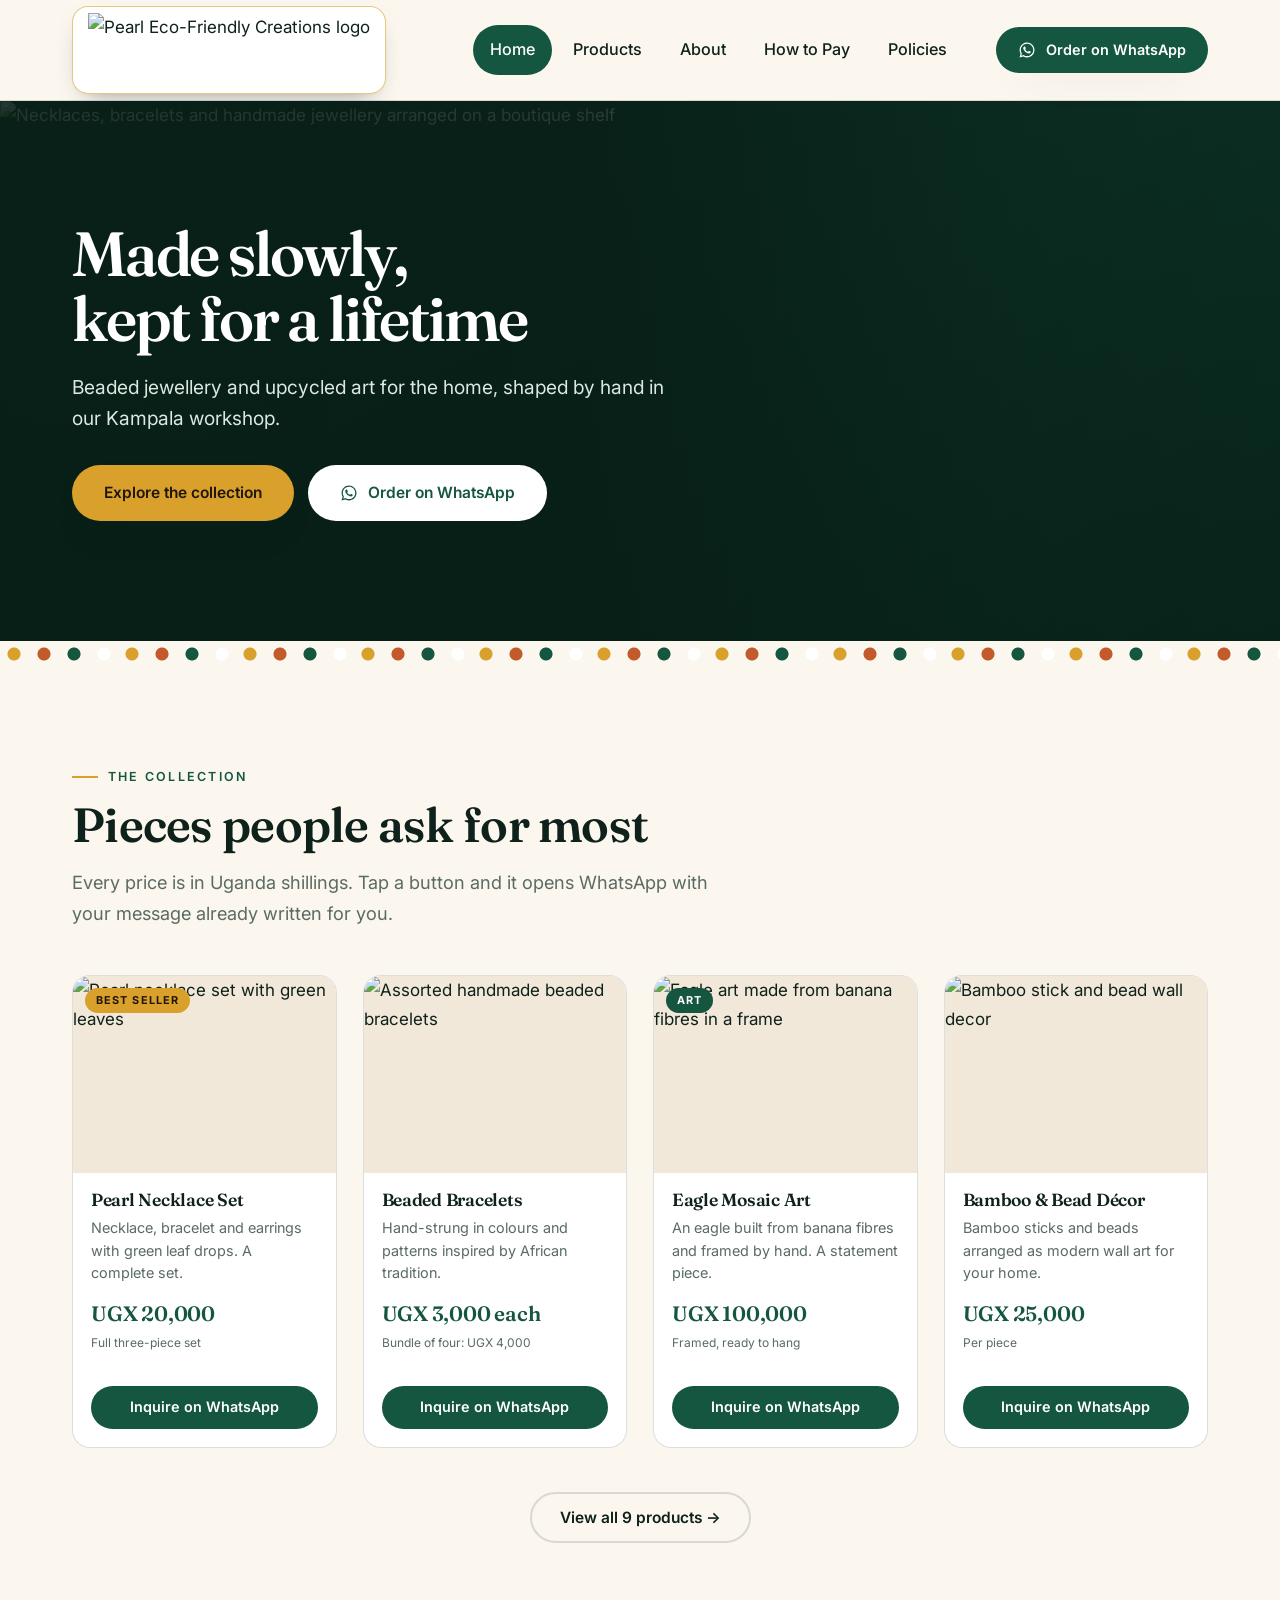
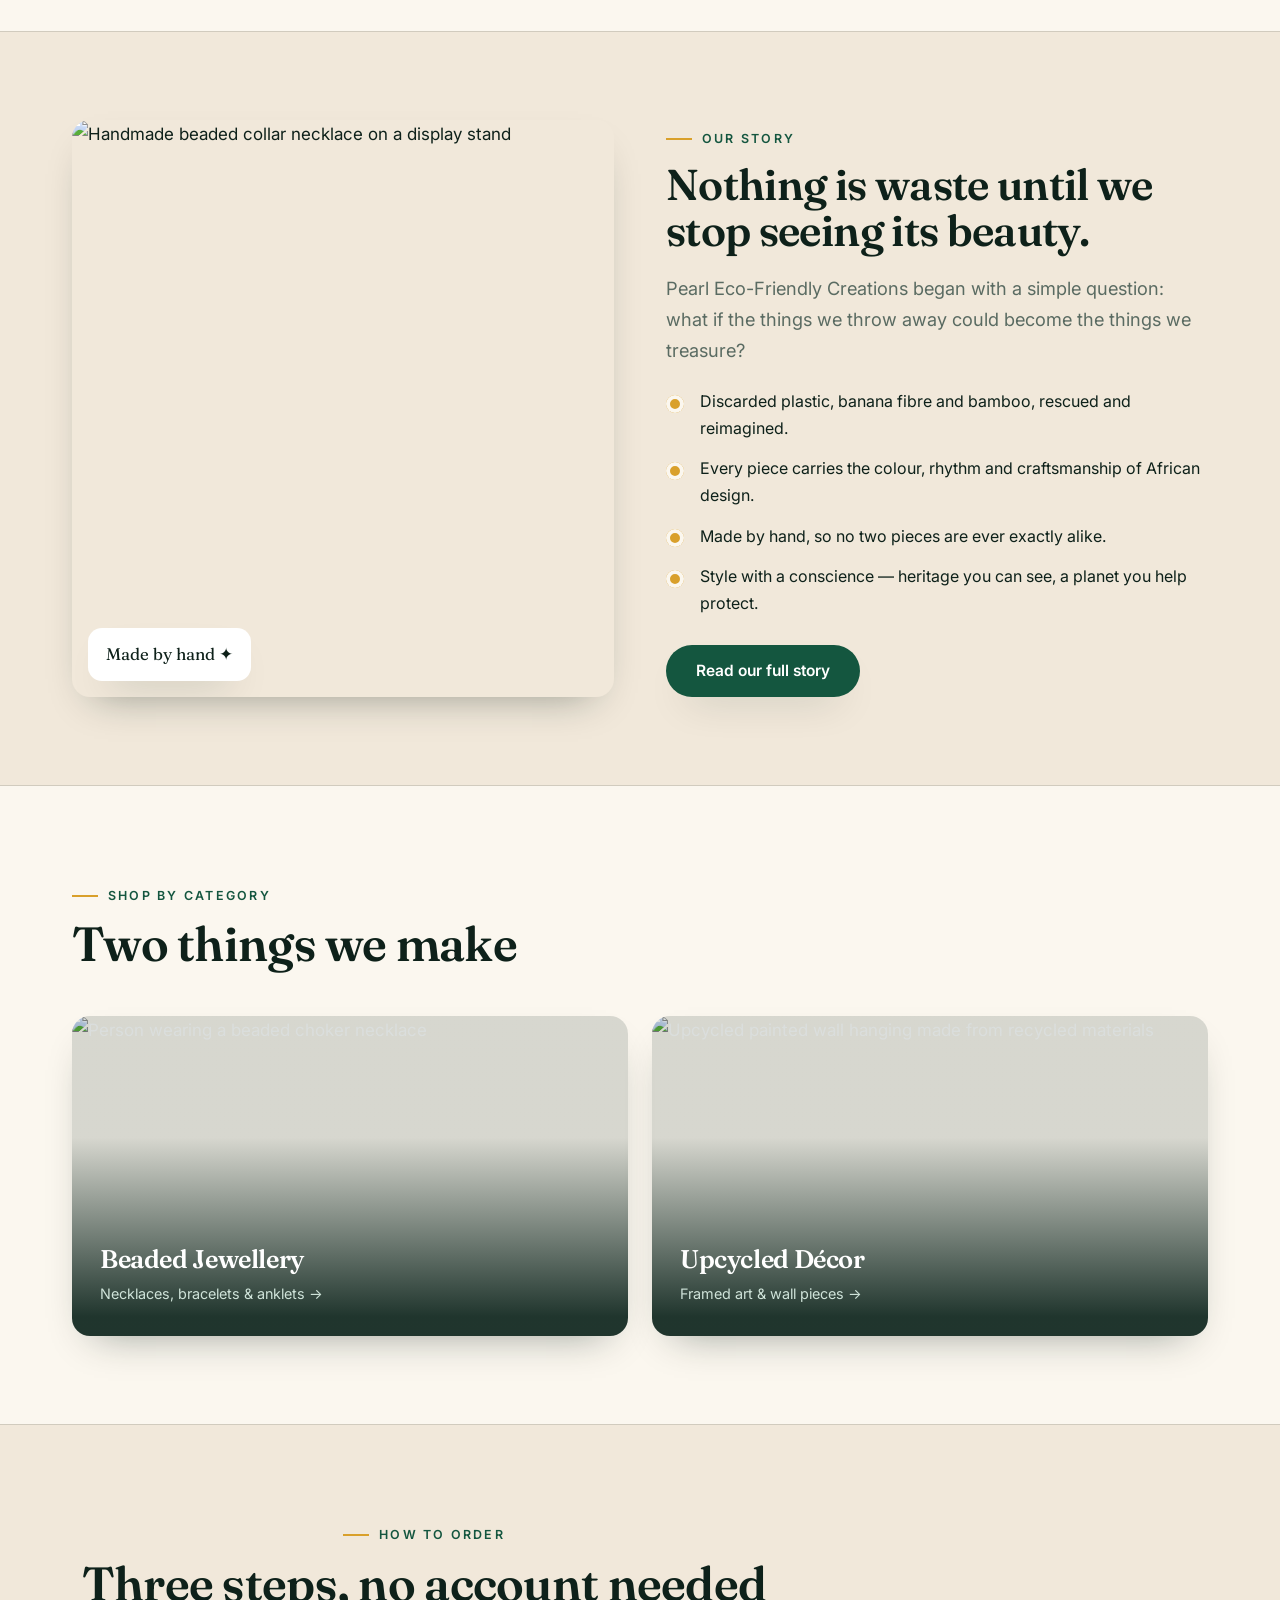
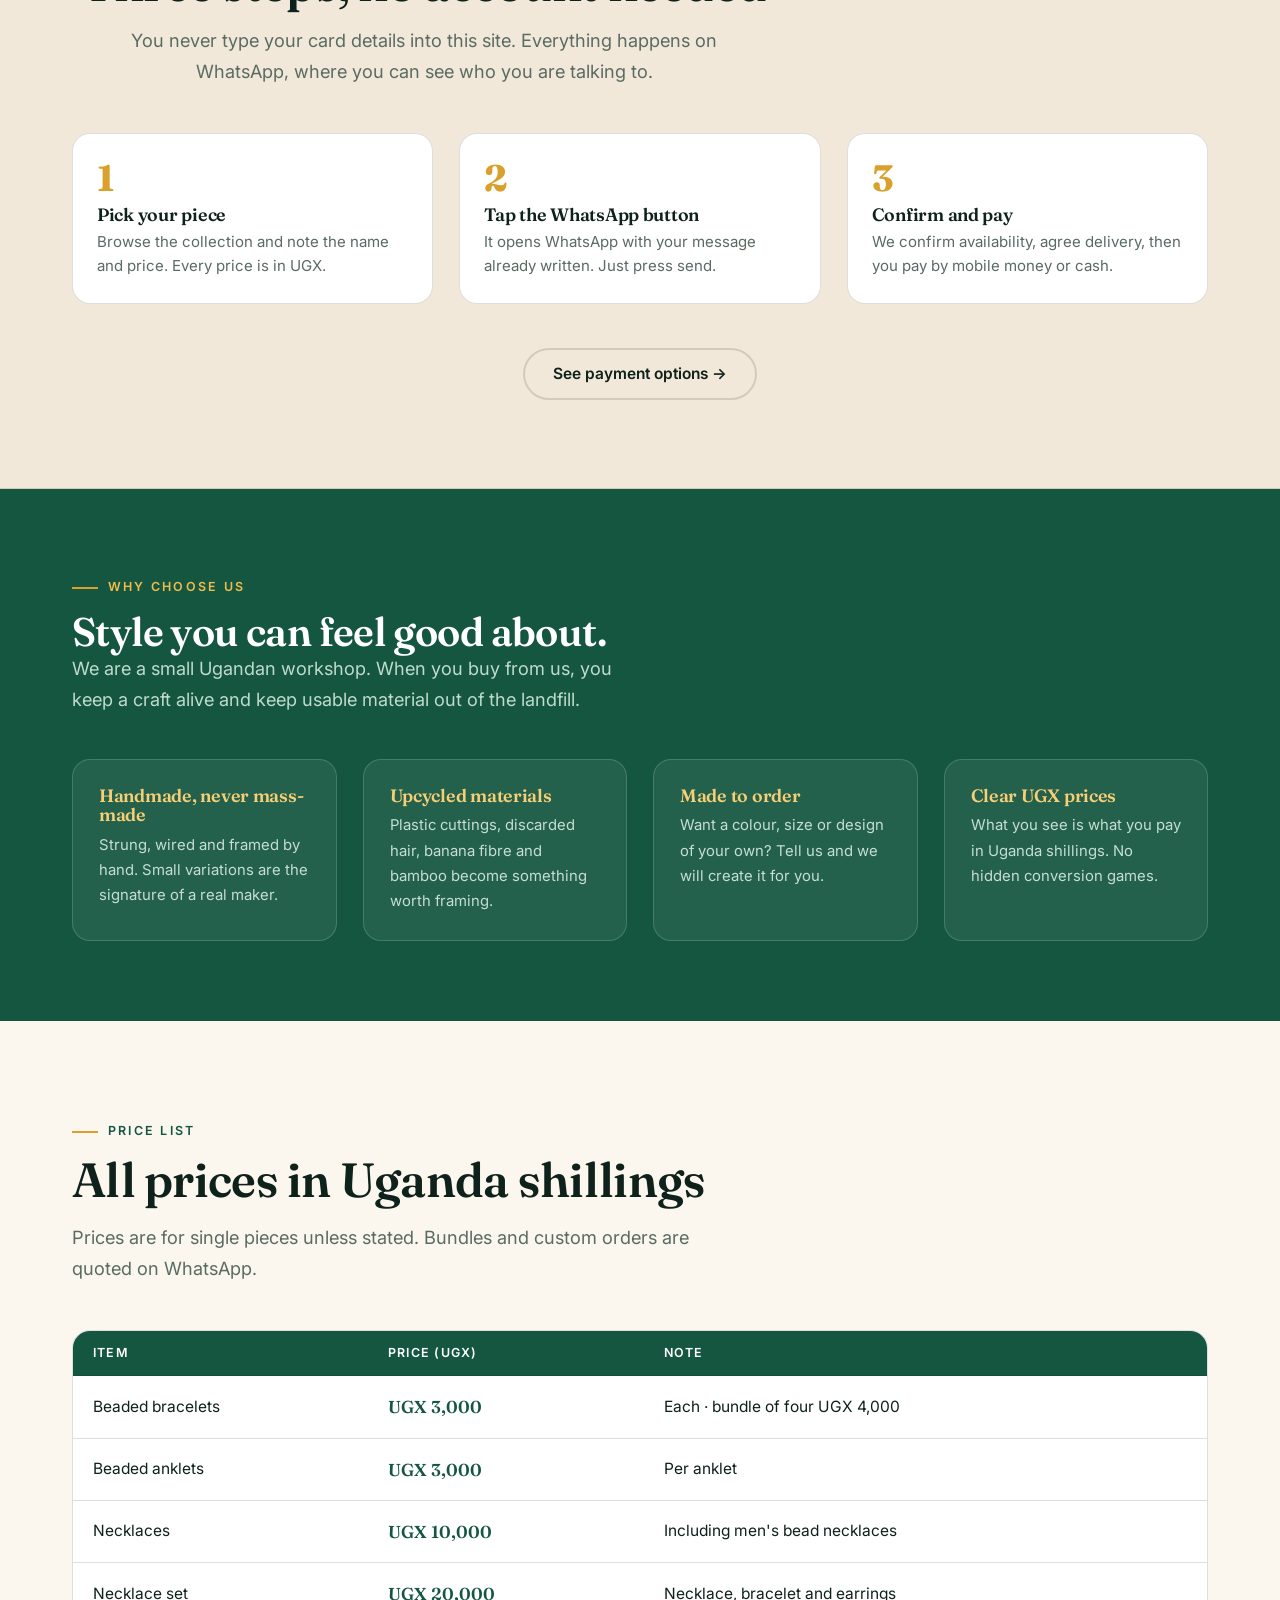
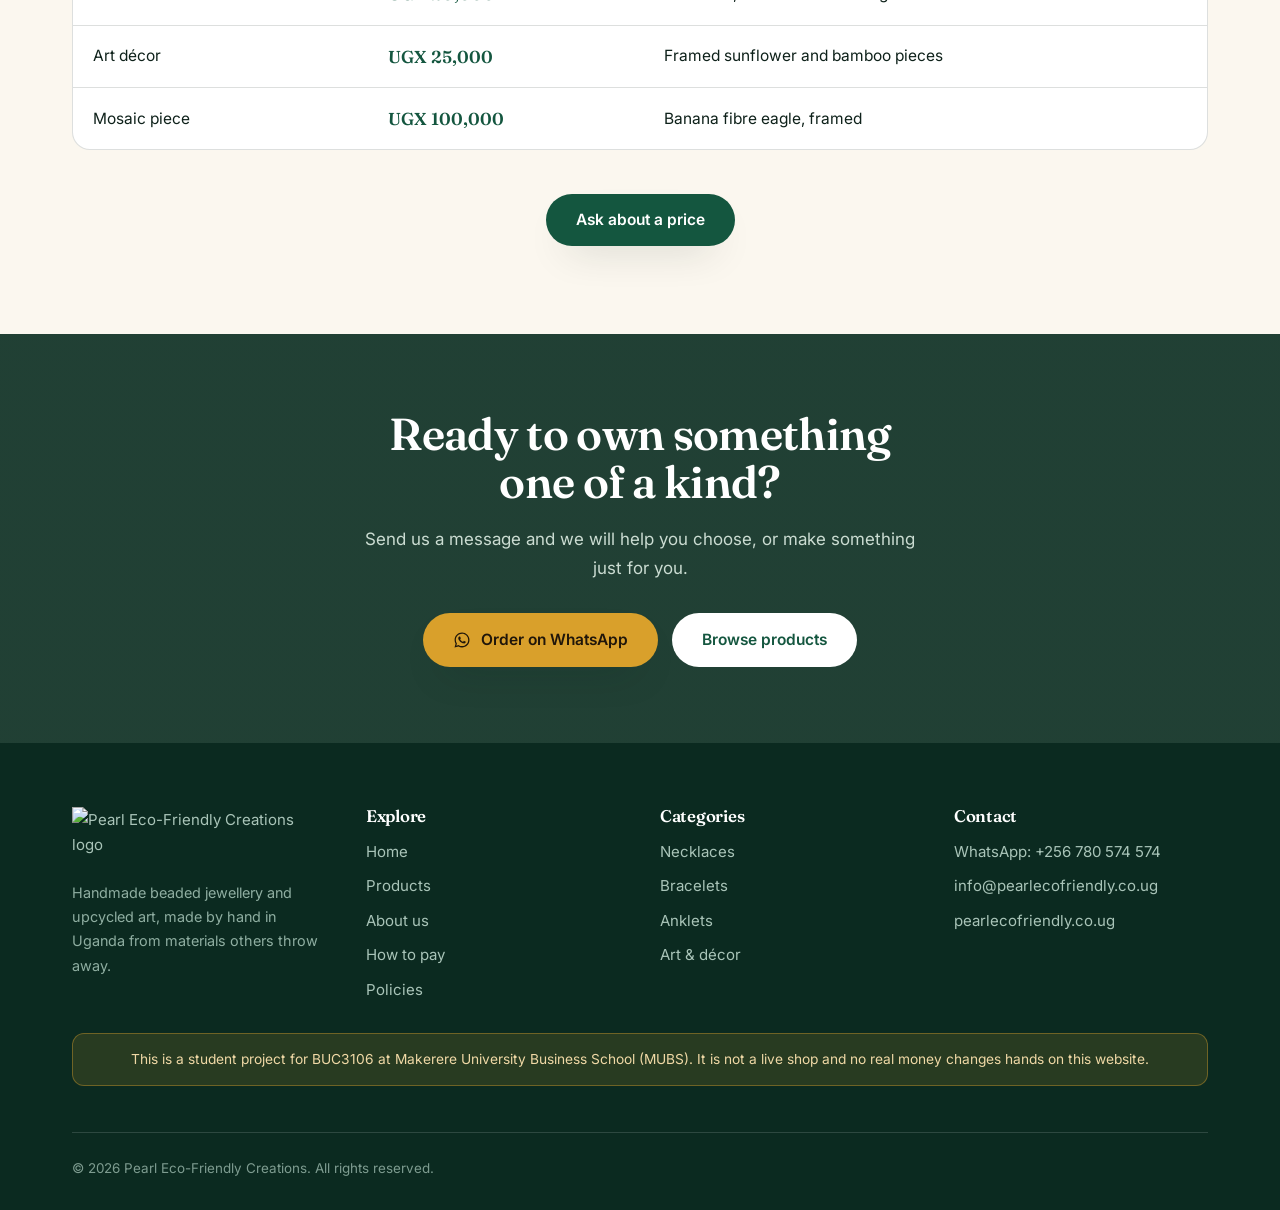
==== index.html @ 5a9fffbf "Add website files" ====
<!DOCTYPE html>
<html lang="en">
<head>
<meta charset="utf-8">
<meta name="viewport" content="width=device-width, initial-scale=1">
<title>Pearl Eco-Friendly Creations | Handmade Beaded Jewellery & Upcycled Art, Uganda</title>
<meta name="description" content="Handmade beaded jewellery and upcycled home art made in Uganda from discarded materials. Bracelets from UGX 3,000, necklaces from UGX 10,000. Order on WhatsApp.">
<link rel="preconnect" href="https://fonts.googleapis.com">
<link rel="preconnect" href="https://fonts.gstatic.com" crossorigin>
<link href="https://fonts.googleapis.com/css2?family=Fraunces:ital,opsz,wght@0,9..144,500;0,9..144,600;1,9..144,500&family=Inter:wght@400;500;600;700&display=swap" rel="stylesheet">
<link rel="stylesheet" href="style.css">
<link rel="icon" href="favicon.ico">
</head>
<body>
<a class="skip" href="#main">Skip to content</a>

<header class="site-head">
  <div class="wrap head-in">
    <a class="brand" href="index.html">
      <img src="images/logo.png" alt="Pearl Eco-Friendly Creations logo">
      <span class="brand-txt">Pearl Eco-Friendly Creations<small>Handmade in Uganda</small></span>
    </a>

    <input type="checkbox" id="nav-toggle" class="nav-toggle" aria-label="Open menu">
    <label class="burger" for="nav-toggle" aria-hidden="true"><span></span></label>

    <nav class="nav" aria-label="Main">
      <a href="index.html" class="active">Home</a>
      <a href="products.html">Products</a>
      <a href="about.html">About</a>
      <a href="pay.html">How to Pay</a>
      <a href="policies.html">Policies</a>
    </nav>

    <a class="btn btn-wa btn-sm head-cta" href="https://wa.me/256780574574?text=Hello%20Pearl%20Eco-Friendly%20Creations%21%20I%20saw%20your%20website%20and%20I%20have%20a%20question.">
      <svg viewBox="0 0 24 24" fill="currentColor" aria-hidden="true"><path d="M12.04 2C6.58 2 2.13 6.45 2.13 11.91c0 1.75.46 3.46 1.32 4.96L2 22l5.25-1.38a9.9 9.9 0 0 0 4.79 1.22h.01c5.46 0 9.91-4.45 9.91-9.91 0-2.65-1.03-5.14-2.9-7.01A9.82 9.82 0 0 0 12.04 2Zm0 18.15c-1.48 0-2.93-.4-4.2-1.15l-.3-.18-3.12.82.83-3.04-.2-.31a8.22 8.22 0 0 1-1.26-4.38c0-4.54 3.7-8.23 8.24-8.23 2.2 0 4.27.86 5.83 2.42a8.18 8.18 0 0 1 2.41 5.82c0 4.54-3.7 8.23-8.23 8.23Zm4.52-6.16c-.25-.12-1.47-.72-1.69-.81-.23-.08-.39-.12-.56.13-.16.24-.64.8-.78.97-.14.16-.29.18-.54.06-.25-.13-1.05-.39-1.99-1.23-.74-.66-1.23-1.47-1.38-1.72-.14-.25-.01-.38.11-.5.11-.11.25-.29.37-.43.13-.15.17-.25.25-.41.08-.17.04-.31-.02-.43-.06-.12-.56-1.34-.76-1.84-.2-.48-.4-.42-.56-.43h-.48c-.16 0-.43.06-.65.31-.22.25-.86.84-.86 2.05s.88 2.38 1 2.54c.12.17 1.73 2.64 4.2 3.7.59.25 1.04.4 1.4.51.59.19 1.12.16 1.55.1.47-.07 1.47-.6 1.67-1.18.21-.58.21-1.07.15-1.18-.06-.11-.22-.17-.47-.29Z"/></svg>
      Order on WhatsApp
    </a>
  </div>
</header>

<main id="main">

<!-- ============ HERO ============ -->
<!-- Full-width shop photograph behind a dark green scrim, one text block. -->
<section class="hero">
  <img class="hero-bg" src="images/hero-bg.jpg"
       alt="Necklaces, bracelets and handmade jewellery arranged on a boutique shelf"
       width="1920" height="1080" loading="eager" fetchpriority="high" decoding="async">
  <div class="hero-overlay" aria-hidden="true"></div>

  <div class="wrap">
    <h1>Made slowly, kept for a lifetime</h1>
    <p class="hero-lede">Beaded jewellery and upcycled art for the home, shaped by hand in our Kampala workshop.</p>

    <div class="hero-cta">
      <a class="btn btn-gold" href="products.html">Explore the collection</a>
      <a class="btn btn-light" href="https://wa.me/256780574574?text=Hello%20Pearl%20Eco-Friendly%20Creations%21%20I%20would%20like%20to%20place%20an%20order.">
        <svg viewBox="0 0 24 24" fill="currentColor" aria-hidden="true"><path d="M12.04 2C6.58 2 2.13 6.45 2.13 11.91c0 1.75.46 3.46 1.32 4.96L2 22l5.25-1.38a9.9 9.9 0 0 0 4.79 1.22h.01c5.46 0 9.91-4.45 9.91-9.91 0-2.65-1.03-5.14-2.9-7.01A9.82 9.82 0 0 0 12.04 2Zm0 18.15c-1.48 0-2.93-.4-4.2-1.15l-.3-.18-3.12.82.83-3.04-.2-.31a8.22 8.22 0 0 1-1.26-4.38c0-4.54 3.7-8.23 8.24-8.23 2.2 0 4.27.86 5.83 2.42a8.18 8.18 0 0 1 2.41 5.82c0 4.54-3.7 8.23-8.23 8.23Zm4.52-6.16c-.25-.12-1.47-.72-1.69-.81-.23-.08-.39-.12-.56.13-.16.24-.64.8-.78.97-.14.16-.29.18-.54.06-.25-.13-1.05-.39-1.99-1.23-.74-.66-1.23-1.47-1.38-1.72-.14-.25-.01-.38.11-.5.11-.11.25-.29.37-.43.13-.15.17-.25.25-.41.08-.17.04-.31-.02-.43-.06-.12-.56-1.34-.76-1.84-.2-.48-.4-.42-.56-.43h-.48c-.16 0-.43.06-.65.31-.22.25-.86.84-.86 2.05s.88 2.38 1 2.54c.12.17 1.73 2.64 4.2 3.7.59.25 1.04.4 1.4.51.59.19 1.12.16 1.55.1.47-.07 1.47-.6 1.67-1.18.21-.58.21-1.07.15-1.18-.06-.11-.22-.17-.47-.29Z"/></svg>
        Order on WhatsApp
      </a>
    </div>
  </div>
</section>

<div class="beads" aria-hidden="true"></div>

<!-- ============ FEATURED PRODUCTS ============ -->
<section class="section" id="featured">
  <div class="wrap">
    <div class="sec-head">
      <p class="eyebrow">The collection</p>
      <h2>Pieces people ask for most</h2>
      <p class="lede">Every price is in Uganda shillings. Tap a button and it opens WhatsApp with your message already written for you.</p>
    </div>

    <div class="grid">

      <article class="card">
        <div class="card-media"><span class="tag">Best seller</span><img src="images/product1.jpg" alt="Pearl necklace set with green leaves"></div>
        <div class="card-body">
          <h3>Pearl Necklace Set</h3>
          <p class="desc">Necklace, bracelet and earrings with green leaf drops. A complete set.</p>
          <p class="price">UGX 20,000<small>Full three-piece set</small></p>
          <a class="btn btn-wa btn-sm" href="https://wa.me/256780574574?text=Hello%20Pearl%20Eco-Friendly%20Creations%21%20I%20would%20like%20to%20ask%20about%20the%20Pearl%20Necklace%20Set%20-%20Green%20Leaves%20%28UGX%2020%2C000%29.%20Is%20it%20available%3F">Inquire on WhatsApp</a>
        </div>
      </article>

      <article class="card">
        <div class="card-media"><img src="images/product3.jpg" alt="Assorted handmade beaded bracelets"></div>
        <div class="card-body">
          <h3>Beaded Bracelets</h3>
          <p class="desc">Hand-strung in colours and patterns inspired by African tradition.</p>
          <p class="price">UGX 3,000 each<small>Bundle of four: UGX 4,000</small></p>
          <a class="btn btn-wa btn-sm" href="https://wa.me/256780574574?text=Hello%20Pearl%20Eco-Friendly%20Creations%21%20I%20would%20like%20to%20ask%20about%20the%20Beaded%20Bracelets%20%28UGX%203%2C000%20each%20%2F%20UGX%204%2C000%20per%20bundle%29.%20Is%20it%20available%3F">Inquire on WhatsApp</a>
        </div>
      </article>

      <article class="card">
        <div class="card-media"><span class="tag green">Art</span><img src="images/product6.jpg" alt="Eagle art made from banana fibres in a frame"></div>
        <div class="card-body">
          <h3>Eagle Mosaic Art</h3>
          <p class="desc">An eagle built from banana fibres and framed by hand. A statement piece.</p>
          <p class="price">UGX 100,000<small>Framed, ready to hang</small></p>
          <a class="btn btn-wa btn-sm" href="https://wa.me/256780574574?text=Hello%20Pearl%20Eco-Friendly%20Creations%21%20I%20would%20like%20to%20ask%20about%20the%20Eagle%20Art%2C%20Banana%20Fibre%20Mosaic%20%28UGX%20100%2C000%29.%20Is%20it%20available%3F">Inquire on WhatsApp</a>
        </div>
      </article>

      <article class="card">
        <div class="card-media"><img src="images/product9.jpg" alt="Bamboo stick and bead wall decor"></div>
        <div class="card-body">
          <h3>Bamboo &amp; Bead Décor</h3>
          <p class="desc">Bamboo sticks and beads arranged as modern wall art for your home.</p>
          <p class="price">UGX 25,000<small>Per piece</small></p>
          <a class="btn btn-wa btn-sm" href="https://wa.me/256780574574?text=Hello%20Pearl%20Eco-Friendly%20Creations%21%20I%20would%20like%20to%20ask%20about%20the%20Bamboo-Stick%20and%20Bead%20Decor%20%28UGX%2025%2C000%29.%20Is%20it%20available%3F">Inquire on WhatsApp</a>
        </div>
      </article>

    </div>

    <div class="center-btn"><a class="btn btn-ghost" href="products.html">View all 9 products &rarr;</a></div>
  </div>
</section>

<!-- ============ STORY ============ -->
<section class="section tint">
  <div class="wrap split">
    <div class="split-media">
      <img src="images/story.jpg" alt="Handmade beaded collar necklace on a display stand">
      <span class="badge">Made by hand ✦</span>
    </div>
    <div>
      <p class="eyebrow">Our story</p>
      <h2>Nothing is waste until we stop seeing its beauty.</h2>
      <p class="lede">Pearl Eco-Friendly Creations began with a simple question: what if the things we throw away could become the things we treasure?</p>
      <ul class="tick">
        <li>Discarded plastic, banana fibre and bamboo, rescued and reimagined.</li>
        <li>Every piece carries the colour, rhythm and craftsmanship of African design.</li>
        <li>Made by hand, so no two pieces are ever exactly alike.</li>
        <li>Style with a conscience — heritage you can see, a planet you help protect.</li>
      </ul>
      <a class="btn btn-wa" href="about.html">Read our full story</a>
    </div>
  </div>
</section>

<!-- ============ CATEGORIES ============ -->
<section class="section">
  <div class="wrap">
    <div class="sec-head">
      <p class="eyebrow">Shop by category</p>
      <h2>Two things we make</h2>
    </div>
    <div class="tiles">
      <a class="tile" href="products.html#jewellery">
        <img src="images/lifestyle.jpg" alt="Person wearing a beaded choker necklace">
        <div class="tile-in">
          <h3>Beaded Jewellery</h3>
          <span>Necklaces, bracelets &amp; anklets &rarr;</span>
        </div>
      </a>
      <a class="tile" href="products.html#decor">
        <img src="images/eco.jpg" alt="Upcycled painted wall hanging made from recycled materials">
        <div class="tile-in">
          <h3>Upcycled Décor</h3>
          <span>Framed art &amp; wall pieces &rarr;</span>
        </div>
      </a>
    </div>
  </div>
</section>

<!-- ============ HOW TO ORDER ============ -->
<section class="section tint">
  <div class="wrap">
    <div class="sec-head center">
      <p class="eyebrow">How to order</p>
      <h2>Three steps, no account needed</h2>
      <p class="lede">You never type your card details into this site. Everything happens on WhatsApp, where you can see who you are talking to.</p>
    </div>
    <div class="steps">
      <div class="step">
        <b class="num">1</b>
        <h3>Pick your piece</h3>
        <p>Browse the collection and note the name and price. Every price is in UGX.</p>
      </div>
      <div class="step">
        <b class="num">2</b>
        <h3>Tap the WhatsApp button</h3>
        <p>It opens WhatsApp with your message already written. Just press send.</p>
      </div>
      <div class="step">
        <b class="num">3</b>
        <h3>Confirm and pay</h3>
        <p>We confirm availability, agree delivery, then you pay by mobile money or cash.</p>
      </div>
    </div>
    <div class="center-btn"><a class="btn btn-ghost" href="pay.html">See payment options &rarr;</a></div>
  </div>
</section>

<!-- ============ VALUES BAND ============ -->
<section class="band">
  <div class="wrap">
    <p class="eyebrow" style="color:#F0BC4E">Why choose us</p>
    <h2>Style you can feel good about.</h2>
    <p class="lede">We are a small Ugandan workshop. When you buy from us, you keep a craft alive and keep usable material out of the landfill.</p>
    <div class="values">
      <div class="value"><h3>Handmade, never mass-made</h3><p>Strung, wired and framed by hand. Small variations are the signature of a real maker.</p></div>
      <div class="value"><h3>Upcycled materials</h3><p>Plastic cuttings, discarded hair, banana fibre and bamboo become something worth framing.</p></div>
      <div class="value"><h3>Made to order</h3><p>Want a colour, size or design of your own? Tell us and we will create it for you.</p></div>
      <div class="value"><h3>Clear UGX prices</h3><p>What you see is what you pay in Uganda shillings. No hidden conversion games.</p></div>
    </div>
  </div>
</section>

<!-- ============ PRICE LIST ============ -->
<section class="section">
  <div class="wrap">
    <div class="sec-head">
      <p class="eyebrow">Price list</p>
      <h2>All prices in Uganda shillings</h2>
      <p class="lede">Prices are for single pieces unless stated. Bundles and custom orders are quoted on WhatsApp.</p>
    </div>
    <div class="table-wrap">
      <table>
        <thead><tr><th scope="col">Item</th><th scope="col">Price (UGX)</th><th scope="col">Note</th></tr></thead>
        <tbody>
          <tr><td>Beaded bracelets</td><td class="amount">UGX 3,000</td><td>Each · bundle of four UGX 4,000</td></tr>
          <tr><td>Beaded anklets</td><td class="amount">UGX 3,000</td><td>Per anklet</td></tr>
          <tr><td>Necklaces</td><td class="amount">UGX 10,000</td><td>Including men's bead necklaces</td></tr>
          <tr><td>Necklace set</td><td class="amount">UGX 20,000</td><td>Necklace, bracelet and earrings</td></tr>
          <tr><td>Art décor</td><td class="amount">UGX 25,000</td><td>Framed sunflower and bamboo pieces</td></tr>
          <tr><td>Mosaic piece</td><td class="amount">UGX 100,000</td><td>Banana fibre eagle, framed</td></tr>
        </tbody>
      </table>
    </div>
    <div class="center-btn"><a class="btn btn-wa" href="https://wa.me/256780574574?text=Hello%20Pearl%20Eco-Friendly%20Creations%21%20I%20would%20like%20to%20ask%20about%20a%20price.">Ask about a price</a></div>
  </div>
</section>

<!-- ============ CTA ============ -->
<section class="cta">
  <div class="wrap">
    <h2>Ready to own something one of a kind?</h2>
    <p>Send us a message and we will help you choose, or make something just for you.</p>
    <div class="btns">
      <a class="btn btn-gold" href="https://wa.me/256780574574?text=Hello%20Pearl%20Eco-Friendly%20Creations%21%20I%20would%20like%20to%20place%20an%20order.">
        <svg viewBox="0 0 24 24" fill="currentColor" aria-hidden="true"><path d="M12.04 2C6.58 2 2.13 6.45 2.13 11.91c0 1.75.46 3.46 1.32 4.96L2 22l5.25-1.38a9.9 9.9 0 0 0 4.79 1.22h.01c5.46 0 9.91-4.45 9.91-9.91 0-2.65-1.03-5.14-2.9-7.01A9.82 9.82 0 0 0 12.04 2Zm0 18.15c-1.48 0-2.93-.4-4.2-1.15l-.3-.18-3.12.82.83-3.04-.2-.31a8.22 8.22 0 0 1-1.26-4.38c0-4.54 3.7-8.23 8.24-8.23 2.2 0 4.27.86 5.83 2.42a8.18 8.18 0 0 1 2.41 5.82c0 4.54-3.7 8.23-8.23 8.23Zm4.52-6.16c-.25-.12-1.47-.72-1.69-.81-.23-.08-.39-.12-.56.13-.16.24-.64.8-.78.97-.14.16-.29.18-.54.06-.25-.13-1.05-.39-1.99-1.23-.74-.66-1.23-1.47-1.38-1.72-.14-.25-.01-.38.11-.5.11-.11.25-.29.37-.43.13-.15.17-.25.25-.41.08-.17.04-.31-.02-.43-.06-.12-.56-1.34-.76-1.84-.2-.48-.4-.42-.56-.43h-.48c-.16 0-.43.06-.65.31-.22.25-.86.84-.86 2.05s.88 2.38 1 2.54c.12.17 1.73 2.64 4.2 3.7.59.25 1.04.4 1.4.51.59.19 1.12.16 1.55.1.47-.07 1.47-.6 1.67-1.18.21-.58.21-1.07.15-1.18-.06-.11-.22-.17-.47-.29Z"/></svg>
        Order on WhatsApp
      </a>
      <a class="btn btn-light" href="products.html">Browse products</a>
    </div>
  </div>
</section>

</main>

<!-- ============ FOOTER ============ -->
<footer class="site-foot">
  <div class="wrap">
    <div class="foot-grid">
      <div class="foot-brand">
        <img src="images/logo.png" alt="Pearl Eco-Friendly Creations logo">
        <p>Handmade beaded jewellery and upcycled art, made by hand in Uganda from materials others throw away.</p>
      </div>
      <div class="foot-col">
        <h2>Explore</h2>
        <ul>
          <li><a href="index.html">Home</a></li>
          <li><a href="products.html">Products</a></li>
          <li><a href="about.html">About us</a></li>
          <li><a href="pay.html">How to pay</a></li>
          <li><a href="policies.html">Policies</a></li>
        </ul>
      </div>
      <div class="foot-col">
        <h2>Categories</h2>
        <ul>
          <li><a href="products.html#jewellery">Necklaces</a></li>
          <li><a href="products.html#jewellery">Bracelets</a></li>
          <li><a href="products.html#jewellery">Anklets</a></li>
          <li><a href="products.html#decor">Art &amp; décor</a></li>
        </ul>
      </div>
      <div class="foot-col">
        <h2>Contact</h2>
        <ul>
          <li><a href="https://wa.me/256780574574?text=Hello%20Pearl%20Eco-Friendly%20Creations%21%20I%20saw%20your%20website%20and%20I%20have%20a%20question.">WhatsApp: +256 780 574 574</a></li>
          <li><a href="mailto:info@pearlecofriendly.co.ug">info@pearlecofriendly.co.ug</a></li>
          <li><a href="https://pearlecofriendly.co.ug">pearlecofriendly.co.ug</a></li>
        </ul>
      </div>
    </div>

    <p class="student">This is a student project for BUC3106 at Makerere University Business School (MUBS). It is not a live shop and no real money changes hands on this website.</p>

    <div class="foot-note">
      <span>© 2026 Pearl Eco-Friendly Creations. All rights reserved.</span>
    </div>
  </div>
</footer>

</body>
</html>
---- style.css ----
/* ============================================================
   PEARL ECO-FRIENDLY CREATIONS — style.css
   One stylesheet for all five pages.
   Sections are numbered so you can find things quickly.
   ============================================================ */

/* ---------- 1. COLOURS AND FONTS ---------- */
:root{
  /* Brand colours */
  --ink:#0E211A;          /* near-black green, for text */
  --forest:#14563F;       /* main green */
  --forest-2:#0C3E2D;     /* darker green */
  --cream:#FBF7EF;        /* page background */
  --sand:#F1E8DA;         /* alternate section background */
  --gold:#D9A02B;         /* accent / buttons */
  --gold-2:#F0BC4E;       /* lighter gold for hover */
  --gold-3:#F8CF74;       /* pale gold, for small text on green (contrast) */
  --clay:#C25A2B;         /* warm accent */
  --muted:#5A6B62;        /* secondary text */
  --line:rgba(14,33,26,.14);
  --white:#fff;

  /* Type */
  --display:"Fraunces",Georgia,"Times New Roman",serif;
  --body:"Inter",-apple-system,BlinkMacSystemFont,"Segoe UI",Arial,sans-serif;

  /* Shape */
  --radius:18px;
  --radius-sm:12px;
  --shadow:0 18px 40px -22px rgba(14,33,26,.45);
  --wrap:1180px;
}

/* ---------- 2. RESET AND BASE ---------- */
*,*::before,*::after{box-sizing:border-box}
html{scroll-behavior:smooth}
body{
  margin:0;
  background:var(--cream);
  color:var(--ink);
  font:1.0625rem/1.7 var(--body);
  -webkit-font-smoothing:antialiased;
  overflow-x:hidden;
}
/* Keep anything decorative or wide from ever causing a sideways page scroll */
section,div,header,footer,main{max-width:100%}
img{max-width:100%;display:block}
a{color:inherit}
h1,h2,h3,h4{font-family:var(--display);font-weight:600;line-height:1.08;margin:0;letter-spacing:-.015em}
p{margin:0 0 1em}
.wrap{max-width:var(--wrap);margin:0 auto;padding:0 22px}

/* Focus ring for keyboard users */
a:focus-visible,button:focus-visible,input:focus-visible{
  outline:3px solid var(--gold);outline-offset:3px;border-radius:4px;
}

/* Skip link for screen readers */
.skip{position:absolute;left:-9999px;top:0;background:var(--forest);color:#fff;padding:12px 18px;z-index:200}
.skip:focus{left:8px;top:8px}

/* ---------- 3. SMALL PIECES OF TEXT ---------- */
.eyebrow{
  font:600 .78rem/1 var(--body);letter-spacing:.18em;text-transform:uppercase;
  color:var(--forest);display:inline-flex;align-items:center;gap:10px;margin:0 0 16px;
}
.eyebrow::before{content:"";width:26px;height:2px;background:var(--gold)}
.lede{font-size:1.14rem;color:var(--muted);max-width:60ch}
.center{text-align:center}
.center .lede{margin-inline:auto}
.center .eyebrow{justify-content:center}

/* ---------- 4. BUTTONS ---------- */
.btn{
  display:inline-flex;align-items:center;gap:10px;
  font:600 .97rem/1 var(--body);text-decoration:none;
  padding:16px 28px;border-radius:999px;border:2px solid transparent;
  cursor:pointer;transition:transform .18s ease,background .18s ease,box-shadow .18s ease;
  white-space:nowrap;
}
.btn:hover{transform:translateY(-2px)}
.btn-wa{background:var(--forest);color:#fff;box-shadow:var(--shadow)}
.btn-wa:hover{background:var(--forest-2)}
.btn-gold{background:var(--gold);color:#20160a;box-shadow:var(--shadow)}
.btn-gold:hover{background:var(--gold-2)}
.btn-ghost{background:transparent;color:var(--ink);border-color:var(--line)}
.btn-ghost:hover{border-color:var(--forest);background:rgba(20,86,63,.06)}
.btn-light{background:#fff;color:var(--forest)}
.btn-light:hover{background:var(--sand)}
.btn-sm{padding:12px 20px;font-size:.9rem}
.btn-block{width:100%;justify-content:center}
/* WhatsApp glyph */
.btn svg{width:18px;height:18px;flex:none}

/* ---------- 5. HEADER AND NAV ---------- */
.site-head{
  position:sticky;top:0;z-index:100;
  background:rgba(251,247,239,.92);
  backdrop-filter:saturate(160%) blur(12px);
  border-bottom:1px solid var(--line);
}
/* Taller bar so the enlarged logo still sits comfortably (was 78px) */
.head-in{display:flex;align-items:center;gap:18px;height:100px}
/* flex:0 1 auto (not flex:none) lets the brand shrink on narrow screens,
   so the text wraps instead of pushing the menu button off the screen. */
.brand{display:flex;align-items:center;gap:14px;text-decoration:none;flex:0 1 auto;min-width:0}

/* --- The logo, made large and eye-catching with CSS only ---
   box-sizing:content-box means "height" is the artwork itself, so the
   padding and border sit outside it and never shrink the logo. */
.brand img{
  height:74px;width:auto;box-sizing:content-box;flex:none;
  padding:6px 15px;background:#fff;
  border:1px solid rgba(217,160,43,.6);
  border-radius:16px;
  box-shadow:0 10px 24px -14px rgba(14,33,26,.6);
  transition:transform .2s ease,box-shadow .2s ease,border-color .2s ease;
}
/* Gentle lift + soft gold glow on hover */
.brand:hover img{
  transform:translateY(-3px);
  border-color:var(--gold);
  box-shadow:0 18px 32px -16px rgba(14,33,26,.65),0 0 0 5px rgba(217,160,43,.18);
}
.brand-txt{display:none;font-family:var(--display);font-size:1.02rem;line-height:1.1;color:var(--forest);
  min-width:0;overflow-wrap:break-word}
.brand-txt small{display:block;font:500 .62rem/1.4 var(--body);letter-spacing:.2em;text-transform:uppercase;color:var(--muted)}

.nav{margin-left:auto;display:flex;align-items:center;gap:4px}
.nav a{
  text-decoration:none;font-weight:500;font-size:1.01rem;padding:11px 17px;border-radius:999px;
  transition:background .15s ease,color .15s ease;
}
.nav a:hover{background:rgba(20,86,63,.09)}
.nav a.active{background:var(--forest);color:#fff}
.head-cta{margin-left:14px}

/* Mobile menu: a checkbox toggles the nav. It only exists on small screens,
   so keyboard users on desktop never tab to a control that does nothing. */
.nav-toggle{display:none}
.burger{
  display:none;margin-left:auto;width:46px;height:46px;border:1px solid var(--line);
  border-radius:12px;background:#fff;cursor:pointer;position:relative;
  flex:none;
}
.burger span,.burger::before,.burger::after{
  content:"";position:absolute;left:13px;width:20px;height:2px;background:var(--ink);
  transition:.2s;
}
.burger::before{top:16px}
.burger span{top:22px}
.burger::after{top:28px}

@media(max-width:940px){
  /* Focusable but invisible, so Space opens the menu for keyboard users */
  .nav-toggle{
    display:block;position:absolute;width:1px;height:1px;opacity:0;
    pointer-events:none;margin:0;padding:0;border:0;left:50%;top:44px;
  }
  .nav-toggle:focus-visible ~ .burger{outline:3px solid var(--gold);outline-offset:3px}
  .burger{display:block}
  .head-cta{display:none}
  /* Compact bar on small screens: logo scales down but stays prominent */
  .head-in{height:88px;gap:13px}
  .brand{gap:11px}
  .brand img{height:54px;padding:5px 11px;border-radius:14px}
  .brand:hover img{transform:none;box-shadow:0 10px 24px -14px rgba(14,33,26,.6)}
  .nav{
    position:absolute;left:0;right:0;top:100%;
    flex-direction:column;align-items:stretch;gap:6px;
    background:var(--cream);border-bottom:1px solid var(--line);
    padding:16px 22px 26px;margin:0;
    display:none;box-shadow:var(--shadow);
  }
  .nav a{padding:13px 16px;background:#fff;border:1px solid var(--line)}
  /* When the checkbox is ticked, show the menu */
  .nav-toggle:checked ~ .nav{display:flex}
  .nav-toggle:checked ~ .burger span{opacity:0}
  .nav-toggle:checked ~ .burger::before{top:22px;transform:rotate(45deg)}
  .nav-toggle:checked ~ .burger::after{top:22px;transform:rotate(-45deg)}
  .brand-txt{display:block}
}

/* ---------- 6. HERO ----------
   A full-width shop photograph with a dark green scrim over it, and a
   single left-aligned text block. Everything below is scoped to the hero. */
.hero{
  position:relative;overflow:hidden;
  display:flex;align-items:center;
  min-height:60vh;                       /* ~60% of the screen, so the next
                                            section still peeks into view */
  padding:clamp(44px,6vh,72px) 0;
  color:#F4EFE4;
  /* Fallback: a rich green wash if the photograph never loads */
  background:linear-gradient(150deg,#123f30 0%,#0d3527 55%,#08281e 100%);
}

/* The photograph fills the whole section, edge to edge */
.hero-bg{
  position:absolute;inset:0;z-index:0;
  width:100%;height:100%;object-fit:cover;object-position:center;
}

/* Dark green scrim — heavy under the words so white text stays readable,
   opening up to the right so the shop photograph reads through instead of
   looking like a flat block of colour. */
.hero-overlay{
  position:absolute;inset:0;z-index:1;
  background:
    linear-gradient(90deg,
      rgba(7,28,21,.87) 0%,
      rgba(7,28,21,.85) 64%,
      rgba(7,28,21,.66) 78%,
      rgba(7,28,21,.40) 90%,
      rgba(7,28,21,.25) 100%),
    linear-gradient(180deg,rgba(7,28,21,.05),rgba(7,28,21,.16));
}
/* Wide screens: the text block stops before half the width, so the
   photograph can open up much sooner. */
@media(min-width:1000px){
  .hero-overlay{
    background:
      linear-gradient(90deg,
        rgba(7,28,21,.87) 0%,
        rgba(7,28,21,.85) 46%,
        rgba(7,28,21,.67) 62%,
        rgba(7,28,21,.42) 80%,
        rgba(7,28,21,.27) 100%),
      linear-gradient(180deg,rgba(7,28,21,.05),rgba(7,28,21,.16));
  }
}
/* Phones and small tablets: the text runs the full width, so the whole
   frame is scrimmed — lighter towards the bottom so the photo still shows */
@media(max-width:768px){
  .hero-overlay{
    background:linear-gradient(180deg,
      rgba(7,28,21,.87) 0%,rgba(7,28,21,.84) 58%,rgba(7,28,21,.70) 100%);
  }
}

/* Text block: fills the container width, capped and centred by .wrap,
   raised above the photograph. */
.hero .wrap{position:relative;z-index:2;width:100%}

/* Headline is the first thing in the hero and the clear focal point */
.hero h1{
  font-size:clamp(2.15rem,5vw,3.9rem);
  line-height:1.05;letter-spacing:-.035em;color:#fff;
  max-width:17ch;text-wrap:balance;
}

/* One short supporting sentence, never wider than ~52 characters */
.hero-lede{
  font-size:clamp(1.02rem,1.5vw,1.2rem);line-height:1.6;
  color:#DCE9E1;max-width:52ch;margin:20px 0 32px;
}

/* Shared with the About page — do not scope further than this */
.hero-cta{display:flex;flex-wrap:wrap;gap:14px}
.hero-cta .btn{padding:17px 30px}

/* ---------- 7. BEAD STRING DIVIDER (decorative) ---------- */
.beads{height:26px;background-repeat:repeat-x;background-size:118px 26px;
  background-image:
    radial-gradient(circle at 14px 13px,var(--gold) 0 6px,transparent 7px),
    radial-gradient(circle at 44px 13px,var(--clay) 0 6px,transparent 7px),
    radial-gradient(circle at 74px 13px,var(--forest) 0 6px,transparent 7px),
    radial-gradient(circle at 104px 13px,#fff 0 6px,transparent 7px);
}

/* ---------- 8. SECTIONS ---------- */
.section{padding:88px 0}
.section.tint{background:var(--sand);border-block:1px solid var(--line)}
.sec-head{max-width:64ch;margin-bottom:46px}
.sec-head h2{font-size:clamp(1.9rem,4vw,3rem)}
.sec-head p{margin-top:16px}

/* ---------- 9. PRODUCT CARDS ----------
   Column counts are set explicitly and chosen to divide the number of cards
   in the group, so a row is never left with one stranded card. */
.grid{display:grid;gap:26px;grid-template-columns:1fr}
@media(min-width:600px){.grid{grid-template-columns:repeat(2,1fr)}}
@media(min-width:1100px){.grid{grid-template-columns:repeat(4,1fr)}}
/* The Products page holds a group of 6 and a group of 3 — three across
   divides both evenly. Higher specificity than the rule above. */
@media(min-width:900px){.grid.threes{grid-template-columns:repeat(3,1fr)}}

/* In the two-column band an odd-sized group leaves one card on its own.
   Centre it so the row reads as deliberate rather than broken. */
@media(min-width:600px) and (max-width:899px){
  .grid > *:last-child:nth-child(odd),
  .steps > *:last-child:nth-child(odd){
    grid-column:1 / -1;
    justify-self:center;
    width:calc(50% - 13px);
  }
}

.card{
  background:#fff;border:1px solid var(--line);border-radius:var(--radius);
  overflow:hidden;display:flex;flex-direction:column;
  transition:transform .22s ease,box-shadow .22s ease;
}
.card:hover{transform:translateY(-6px);box-shadow:var(--shadow)}
/* 4:3 rather than square: the picture was never the tall part, the text was.
   max-height keeps cards from ballooning in wide two-column layouts. */
.card-media{position:relative;aspect-ratio:4/3;max-height:280px;overflow:hidden;background:var(--sand)}
.card-media img{width:100%;height:100%;object-fit:cover;transition:transform .5s ease}
.card:hover .card-media img{transform:scale(1.06)}
.tag{
  position:absolute;top:12px;left:12px;background:var(--gold);color:#20160a;
  font:700 .68rem/1 var(--body);letter-spacing:.1em;text-transform:uppercase;
  padding:7px 11px;border-radius:999px;
}
.tag.green{background:var(--forest);color:#fff}
.card-body{padding:16px 18px 18px;display:flex;flex-direction:column;flex:1}
.card-body h3{font-size:1.1rem;line-height:1.26;margin-bottom:6px}
.card-body .desc{font-size:.9rem;line-height:1.55;color:var(--muted);margin-bottom:12px;flex:1}
.price{font-family:var(--display);font-size:1.3rem;font-weight:600;color:var(--forest);letter-spacing:-.01em}
.price small{display:block;font:400 .75rem/1.5 var(--body);color:var(--muted);letter-spacing:0;margin-top:2px}
/* Full-width button: tidier than a ragged one, and it can never overflow
   a narrow column. */
.card .btn{margin-top:14px;width:100%;justify-content:center}

/* ---------- 10. SPLIT (image + text) SECTIONS ---------- */
.split{display:grid;gap:52px;align-items:center}
/* Side by side, let the picture stretch to the text height so neither
   column leaves a ragged block of empty space. */
@media(min-width:900px){
  .split{grid-template-columns:1fr 1fr;align-items:stretch}
  .split-media{height:100%;min-height:340px}
}
.split.flip .split-media{order:2}
.split-media{position:relative;border-radius:var(--radius);overflow:hidden;box-shadow:var(--shadow)}
.split-media img{width:100%;height:100%;object-fit:cover;aspect-ratio:4/3}
.split-media .badge{
  position:absolute;bottom:16px;left:16px;background:#fff;border-radius:14px;
  padding:12px 18px;font-family:var(--display);font-size:1.05rem;box-shadow:var(--shadow);
}
.split h2{font-size:clamp(1.8rem,4vw,2.7rem);margin-bottom:18px}
.tick{list-style:none;padding:0;margin:22px 0 28px;display:grid;gap:13px}
.tick li{position:relative;padding-left:34px;font-size:1rem}
.tick li::before{
  content:"";position:absolute;left:0;top:.42em;width:18px;height:18px;border-radius:50%;
  background:var(--gold);
  box-shadow:inset 0 0 0 4px var(--cream);
}

/* ---------- 11. STEPS ---------- */
/* Three steps: one column, then two, then three — never three then a lone card */
.steps{display:grid;gap:26px;grid-template-columns:1fr}
@media(min-width:600px){.steps{grid-template-columns:repeat(2,1fr)}}
@media(min-width:900px){.steps{grid-template-columns:repeat(3,1fr)}}
.step{
  background:#fff;border:1px solid var(--line);border-radius:var(--radius);
  padding:26px 24px;position:relative;
}
.step b.num{
  font-family:var(--display);font-size:2.3rem;color:var(--gold);display:block;line-height:1;margin-bottom:8px;
}
.step h3{font-size:1.12rem;margin-bottom:6px}
.step p{margin:0;color:var(--muted);font-size:.94rem;line-height:1.55}

/* ---------- 12. CATEGORY TILES ---------- */
.tiles{display:grid;gap:24px;grid-template-columns:repeat(auto-fit,minmax(280px,1fr))}
.tile{
  position:relative;border-radius:var(--radius);overflow:hidden;min-height:320px;
  display:flex;align-items:flex-end;color:#fff;text-decoration:none;
  box-shadow:var(--shadow);
}
.tile img{position:absolute;inset:0;width:100%;height:100%;object-fit:cover;transition:transform .55s ease}
.tile:hover img{transform:scale(1.07)}
.tile::after{content:"";position:absolute;inset:0;
  background:linear-gradient(to top,rgba(8,32,24,.9) 6%,rgba(8,32,24,.15) 62%)}
.tile-in{position:relative;z-index:2;padding:28px}
.tile-in h3{font-size:1.6rem;color:#fff}
.tile-in span{font-size:.9rem;color:#CFE3D9;display:inline-flex;gap:7px;align-items:center;margin-top:8px}

/* ---------- 13. QUOTE / VALUES BAND ---------- */
.band{background:var(--forest);color:#EAF3EE;padding:80px 0}
.band h2{color:#fff;font-size:clamp(1.7rem,3.6vw,2.5rem);max-width:20ch}
.band p{color:#BFDBCE;max-width:52ch}
/* Four values: one, then two, then four — skipping three, which would
   strand the last card on a row of its own */
.values{display:grid;gap:26px;grid-template-columns:1fr;margin-top:44px}
@media(min-width:600px){.values{grid-template-columns:repeat(2,1fr)}}
@media(min-width:1100px){.values{grid-template-columns:repeat(4,1fr)}}
.value{background:rgba(255,255,255,.07);border:1px solid rgba(255,255,255,.16);
  border-radius:var(--radius);padding:26px}
.value h3{color:var(--gold-3);font-size:1.12rem;margin-bottom:8px}
.value p{margin:0;font-size:.93rem;color:#C6DED3}

/* ---------- 14. PRICE LIST TABLE ---------- */
.table-wrap{overflow-x:auto;border:1px solid var(--line);border-radius:var(--radius);background:#fff}
table{width:100%;border-collapse:collapse;min-width:520px}
th,td{text-align:left;padding:16px 20px;border-bottom:1px solid var(--line);font-size:.97rem}
th{background:var(--forest);color:#fff;font:600 .78rem/1 var(--body);letter-spacing:.1em;text-transform:uppercase}
tbody tr:last-child td{border-bottom:none}
tbody tr:hover{background:var(--sand)}
td.amount{font-family:var(--display);font-size:1.08rem;color:var(--forest);white-space:nowrap;font-weight:600}

/* ---------- 15. PAYMENT BOXES ---------- */
.pay-grid{display:grid;gap:26px;grid-template-columns:repeat(auto-fit,minmax(300px,1fr))}
.pay-box{background:#fff;border:1px solid var(--line);border-radius:var(--radius);
  padding:24px 22px;display:flex;flex-direction:column}
.pay-box h3{font-size:1.24rem;margin-bottom:5px}
.pay-box .how{font-size:.89rem;color:var(--muted);margin-bottom:14px}
.pay-box ol{margin:0 0 16px;padding-left:20px;font-size:.95rem;display:grid;gap:8px}
.details{background:var(--sand);border:1px dashed var(--forest);border-radius:var(--radius-sm);
  padding:16px 18px;font-size:.93rem;margin-top:auto}
.details dt{font:600 .7rem/1 var(--body);letter-spacing:.12em;text-transform:uppercase;color:var(--muted);margin-top:10px}
.details dt:first-child{margin-top:0}
.details dd{margin:5px 0 0;font-weight:600;word-break:break-word}
.sample{
  display:inline-block;background:var(--clay);color:#fff;font:700 .64rem/1 var(--body);
  letter-spacing:.12em;text-transform:uppercase;padding:5px 9px;border-radius:6px;margin-left:8px;
  vertical-align:middle;
}
.notice{
  background:#FFF6E3;border:1px solid var(--gold);border-left:6px solid var(--gold);
  border-radius:var(--radius-sm);padding:22px 26px;margin-bottom:34px;
}
.notice h3,.notice h2{font-size:1.12rem;margin-bottom:8px;color:#7A5410;font-family:var(--display);font-weight:600;letter-spacing:-.01em}
.notice p{margin:0;font-size:.95rem;color:#6B4E17}
.notice p+p{margin-top:10px}

/* ---------- 16. PROSE (policies / about text) ---------- */
.prose{max-width:74ch}
.prose h2{font-size:clamp(1.5rem,3vw,2rem);margin:44px 0 14px}
.prose h2:first-child{margin-top:0}
.prose h3{font-size:1.12rem;margin:26px 0 8px}
.prose ul,.prose ol{padding-left:22px;margin:0 0 1.1em}
.prose li{margin-bottom:8px}
.prose strong{color:var(--forest)}
.callout{background:#fff;border:1px solid var(--line);border-left:6px solid var(--forest);
  border-radius:var(--radius-sm);padding:20px 24px;margin:26px 0;font-size:.97rem}

/* ---------- 17. CTA STRIP ---------- */
.cta{
  background:
    linear-gradient(rgba(9,44,32,.90),rgba(9,44,32,.90)),
    url("images/eco.jpg") center/cover;
  color:#fff;padding:76px 0;text-align:center;border-radius:0;
}
.cta h2{color:#fff;font-size:clamp(1.8rem,4vw,2.8rem);max-width:18ch;margin-inline:auto}
.cta p{color:#CBDCD2;max-width:50ch;margin:18px auto 30px}
.cta .btns{display:flex;gap:14px;justify-content:center;flex-wrap:wrap}

/* ---------- 18. FOOTER ---------- */
.site-foot{background:#0B2A20;color:#A9C4B8;padding:64px 0 30px;font-size:.94rem}
/* Four footer columns: one, then two, then four — three strands the last one */
.foot-grid{display:grid;gap:40px;grid-template-columns:1fr}
@media(min-width:600px){.foot-grid{grid-template-columns:repeat(2,1fr)}}
@media(min-width:1100px){.foot-grid{grid-template-columns:repeat(4,1fr)}}
.foot-brand img{height:58px;width:auto;margin-bottom:16px}
.foot-brand p{max-width:34ch;color:#8FAEA1;font-size:.9rem}
.foot-col h2{font-family:var(--display);color:#fff;font-size:1.05rem;margin-bottom:14px;font-weight:600}
.foot-col ul{list-style:none;padding:0;margin:0;display:grid;gap:9px}
.foot-col a{text-decoration:none;transition:color .15s}
.foot-col a:hover{color:var(--gold-2)}
.foot-note{
  margin-top:46px;padding-top:24px;border-top:1px solid rgba(255,255,255,.14);
  display:flex;flex-wrap:wrap;gap:14px;justify-content:space-between;
  font-size:.84rem;color:#7E9C90;
}
.student{
  background:rgba(217,160,43,.14);border:1px solid rgba(217,160,43,.4);
  color:#F0D9A6;border-radius:var(--radius-sm);padding:14px 18px;
  margin-top:30px;font-size:.86rem;text-align:center;
}

/* ---------- 19. PAGE HEADER FOR INNER PAGES ---------- */
.page-head{
  background:linear-gradient(150deg,#123f30,#0a2f23);color:#F4EFE4;
  padding:70px 0 74px;position:relative;overflow:hidden;
}
.page-head::after{
  content:"";position:absolute;right:-90px;top:-90px;width:320px;height:320px;border-radius:50%;
  background:radial-gradient(circle,rgba(217,160,43,.35),transparent 68%);
}
.page-head h1{color:#fff;font-size:clamp(2.1rem,5vw,3.4rem);position:relative;z-index:2}
.page-head p{color:#CBDCD2;max-width:56ch;margin-top:16px;position:relative;z-index:2;font-size:1.08rem}
.crumbs{font-size:.82rem;letter-spacing:.1em;text-transform:uppercase;color:#9DBAAE;
  margin-bottom:18px;position:relative;z-index:2}
.crumbs a{text-decoration:none;color:var(--gold-2)}

/* ---------- 20. UTILITIES ---------- */
.mt-0{margin-top:0}.mb-0{margin-bottom:0}
.mt-2{margin-top:22px}.mt-3{margin-top:34px}.mt-4{margin-top:48px}
.center-btn{display:flex;justify-content:center;align-items:center;flex-wrap:wrap;gap:14px;margin-top:44px}
.chips{display:flex;flex-wrap:wrap;gap:10px;margin-top:22px}
.chip-static{
  background:#fff;border:1px solid var(--line);border-radius:999px;
  padding:8px 16px;font-size:.86rem;font-weight:500;
}

/* ---------- 21. REVEAL ON SCROLL (progressive enhancement) ---------- */
.reveal{opacity:0;transform:translateY(22px);transition:opacity .7s ease,transform .7s ease}
.reveal.in{opacity:1;transform:none}

/* ---------- 22. REDUCED MOTION ---------- */
@media(prefers-reduced-motion:reduce){
  html{scroll-behavior:auto}
  *{animation:none!important;transition:none!important}
  .reveal{opacity:1;transform:none}
}

/* ---------- 23. PRINT ---------- */
@media print{
  .site-head,.cta,.burger,.btn{display:none!important}
  body{background:#fff}
}
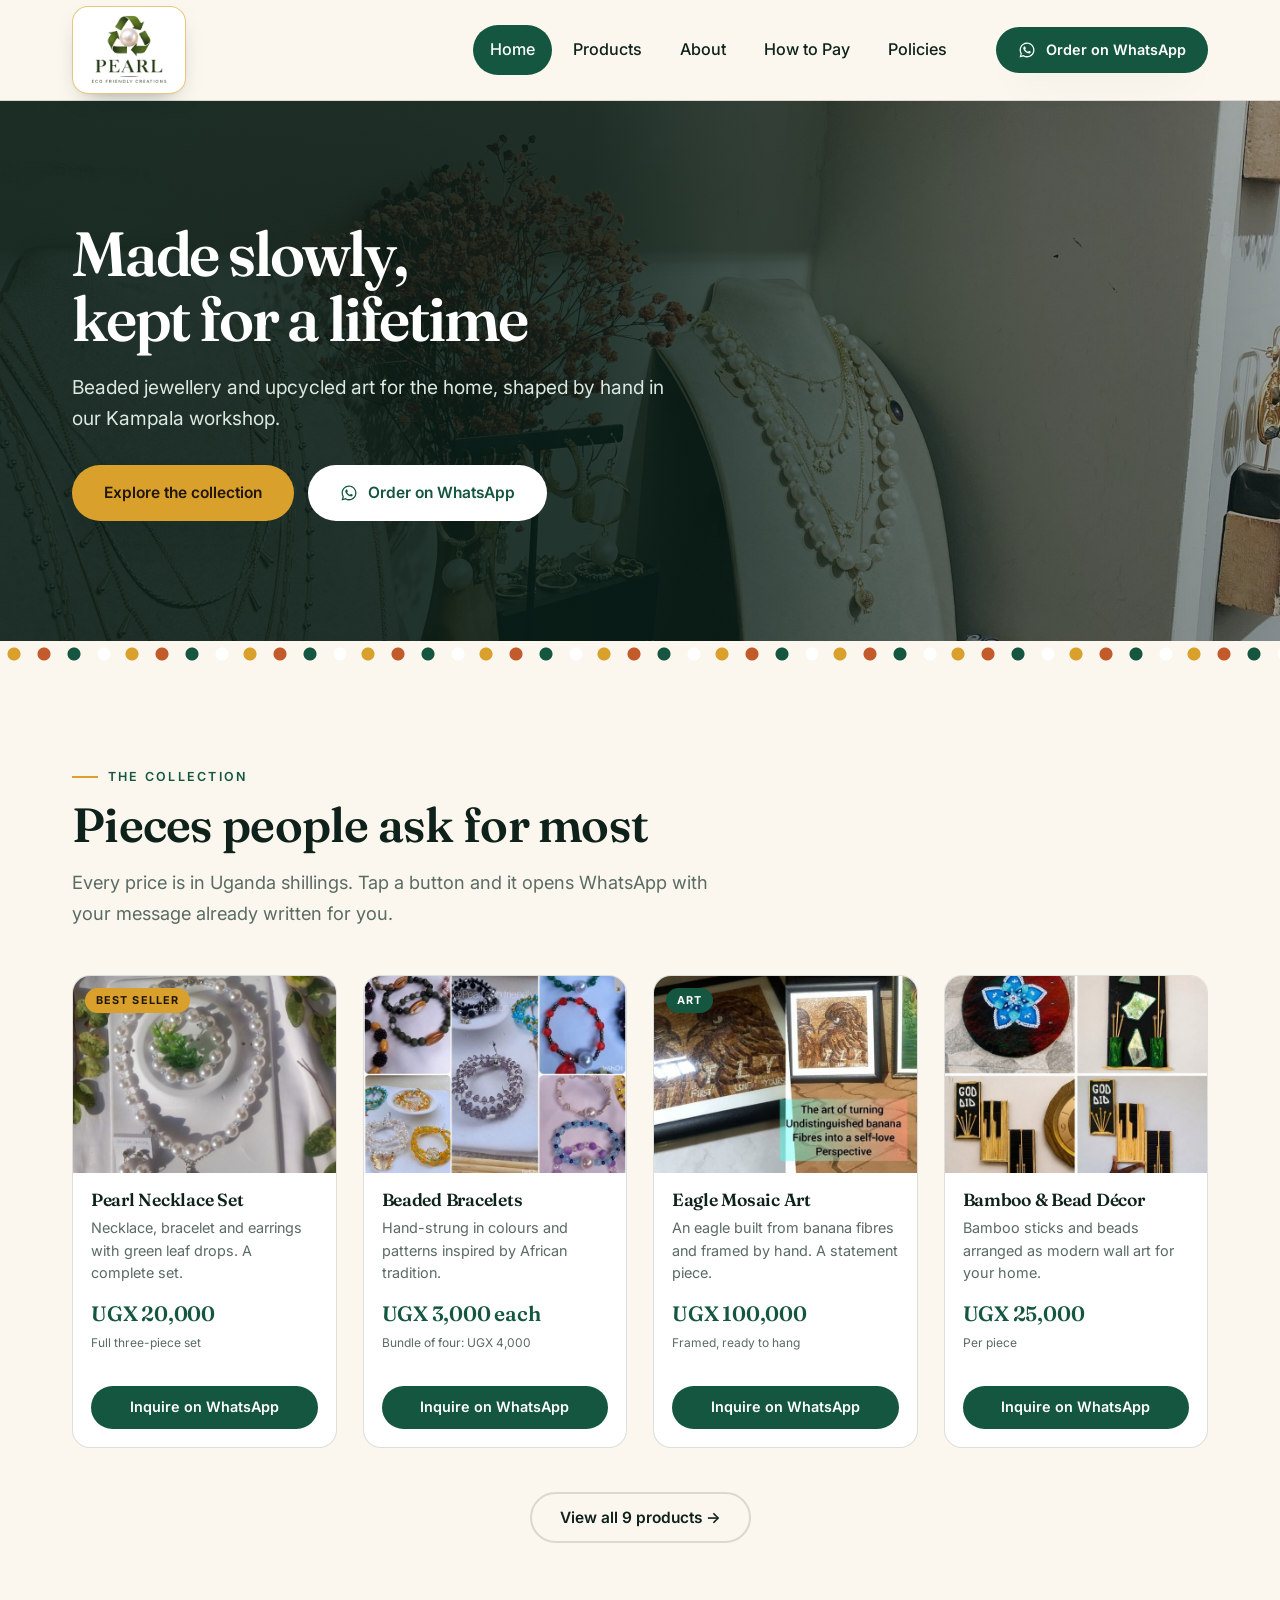
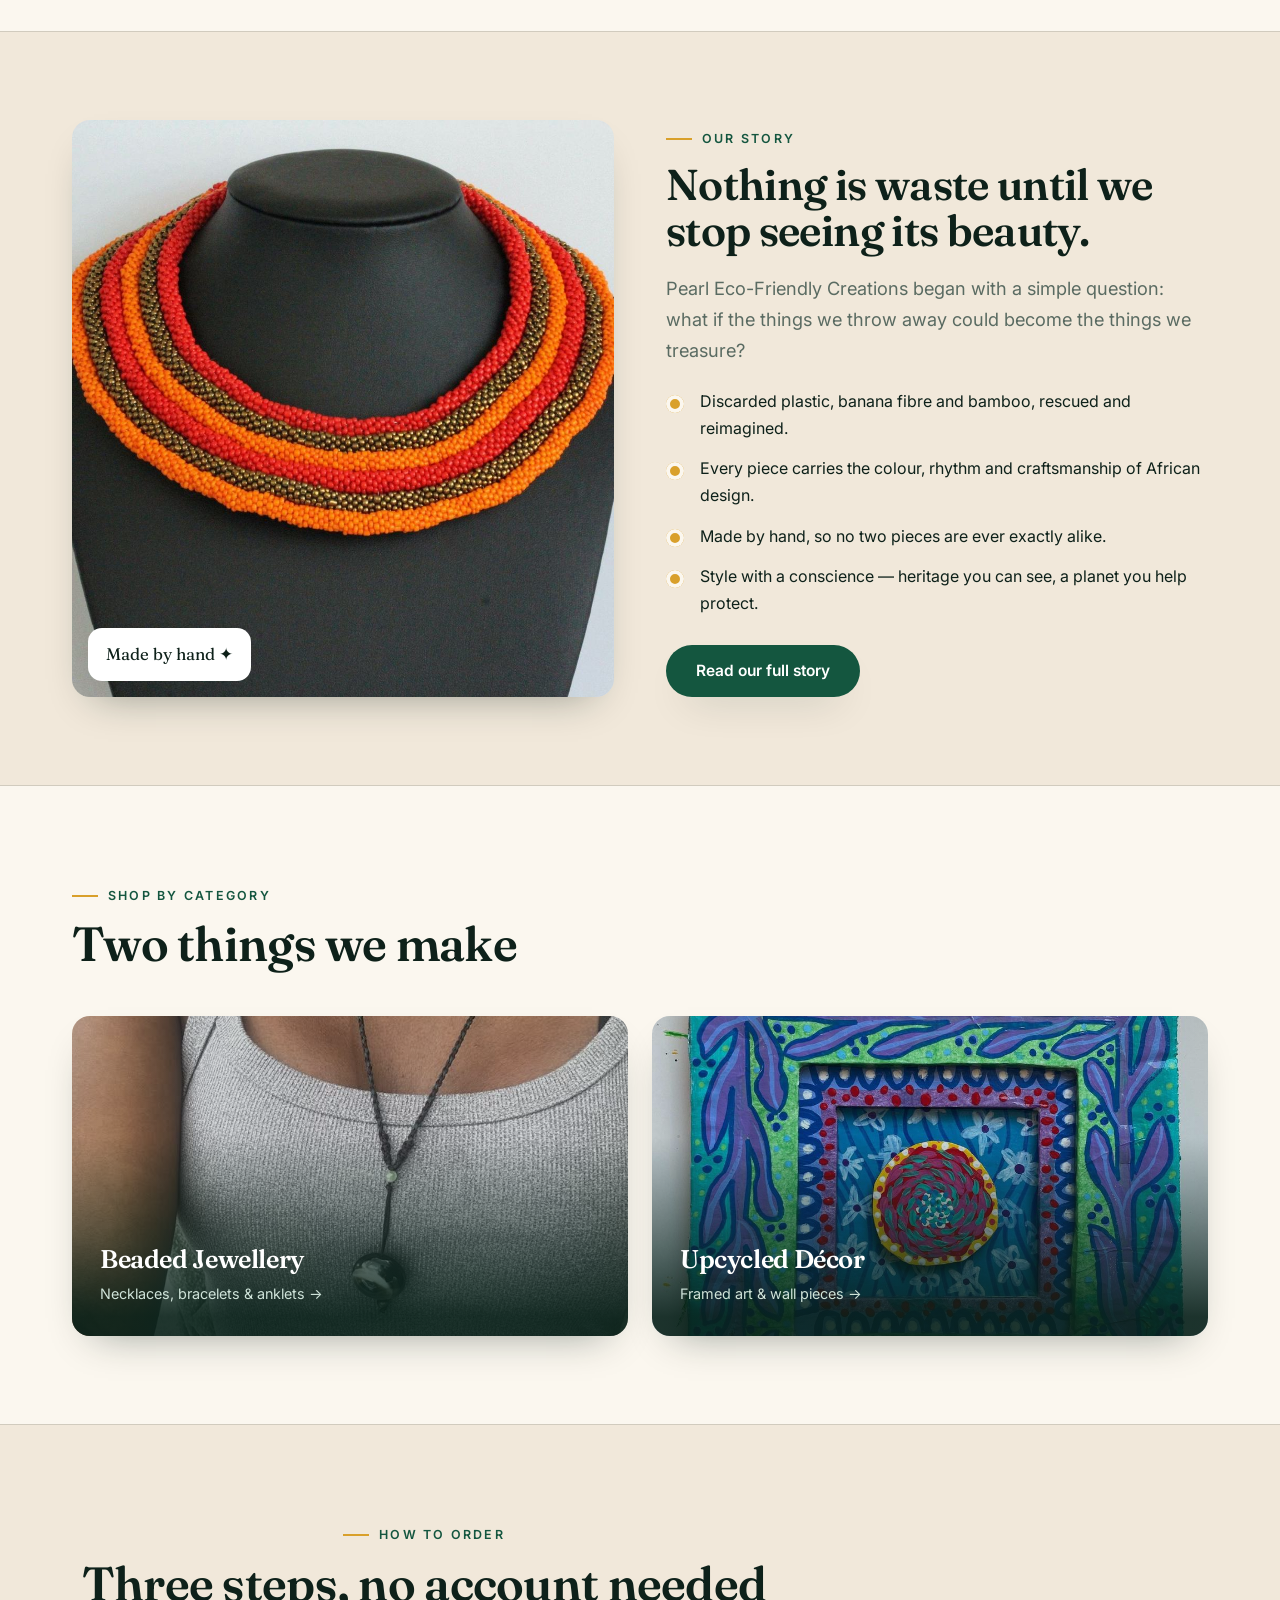
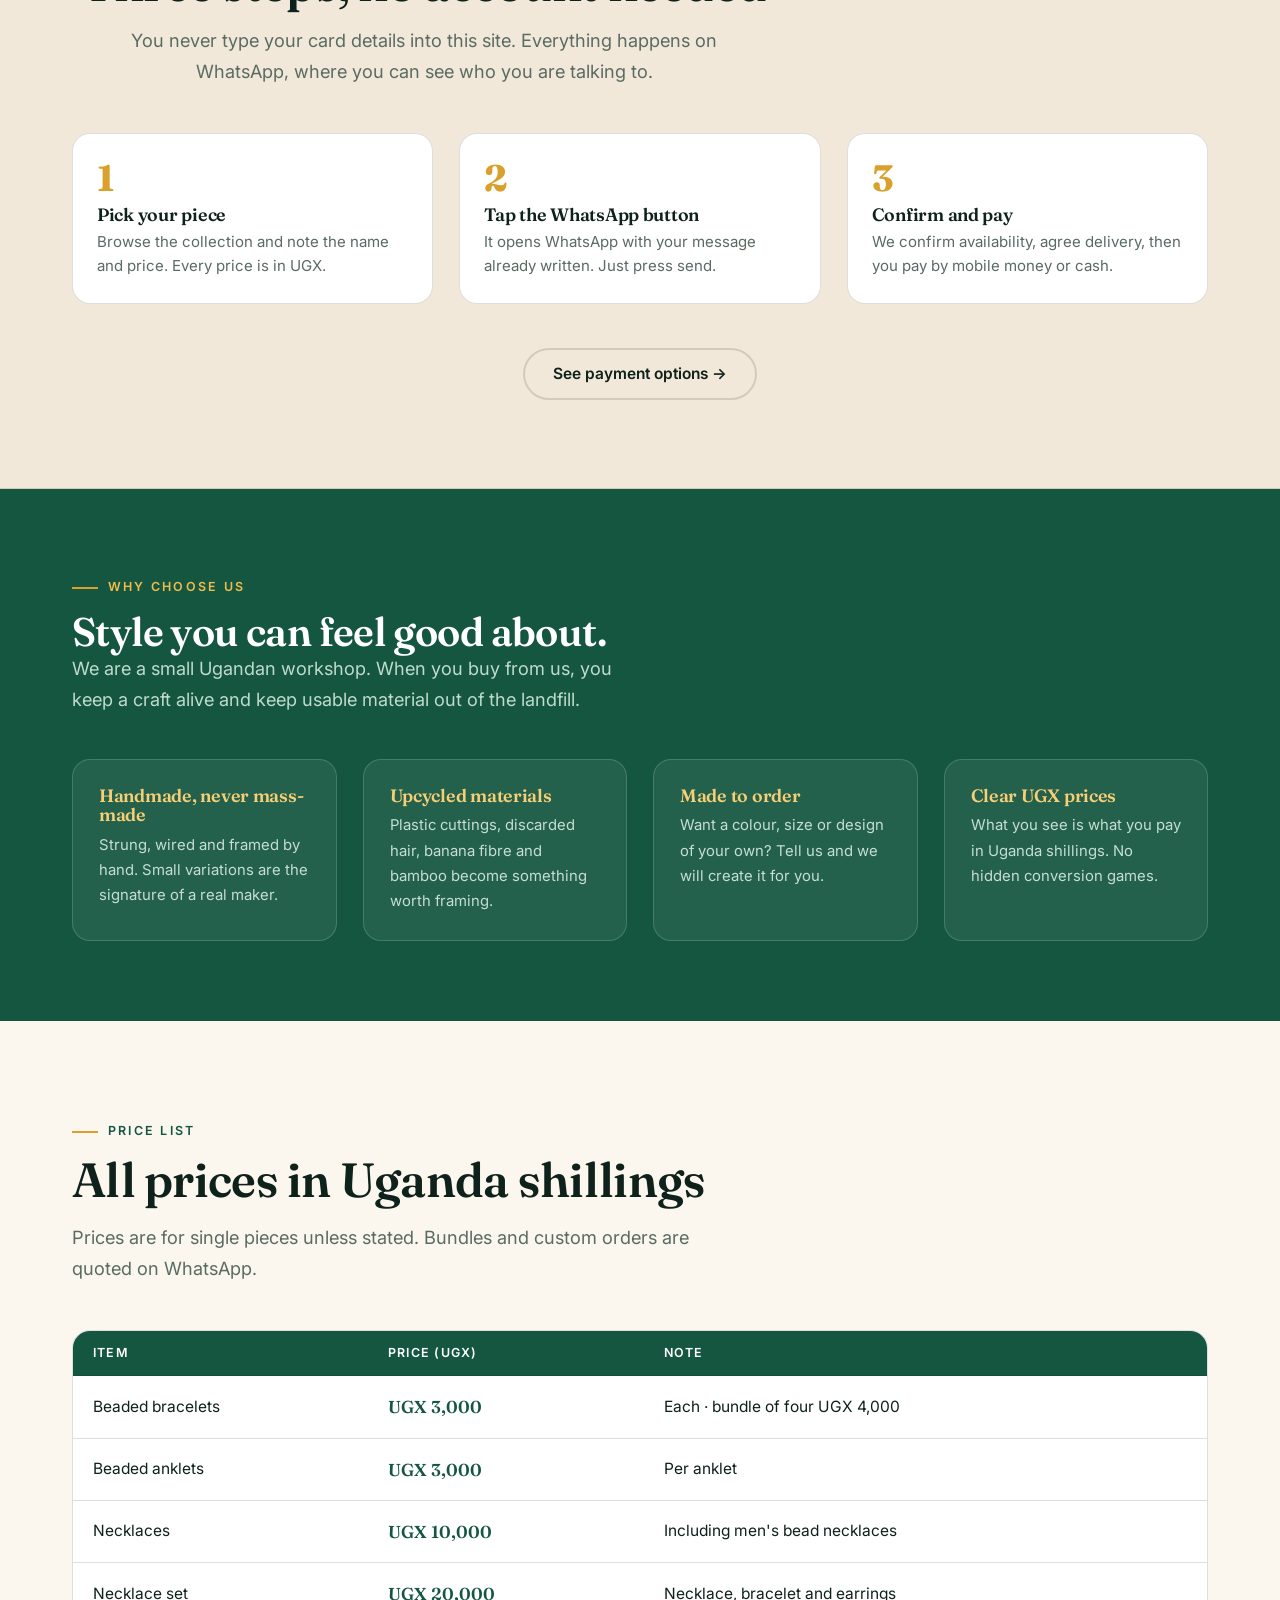
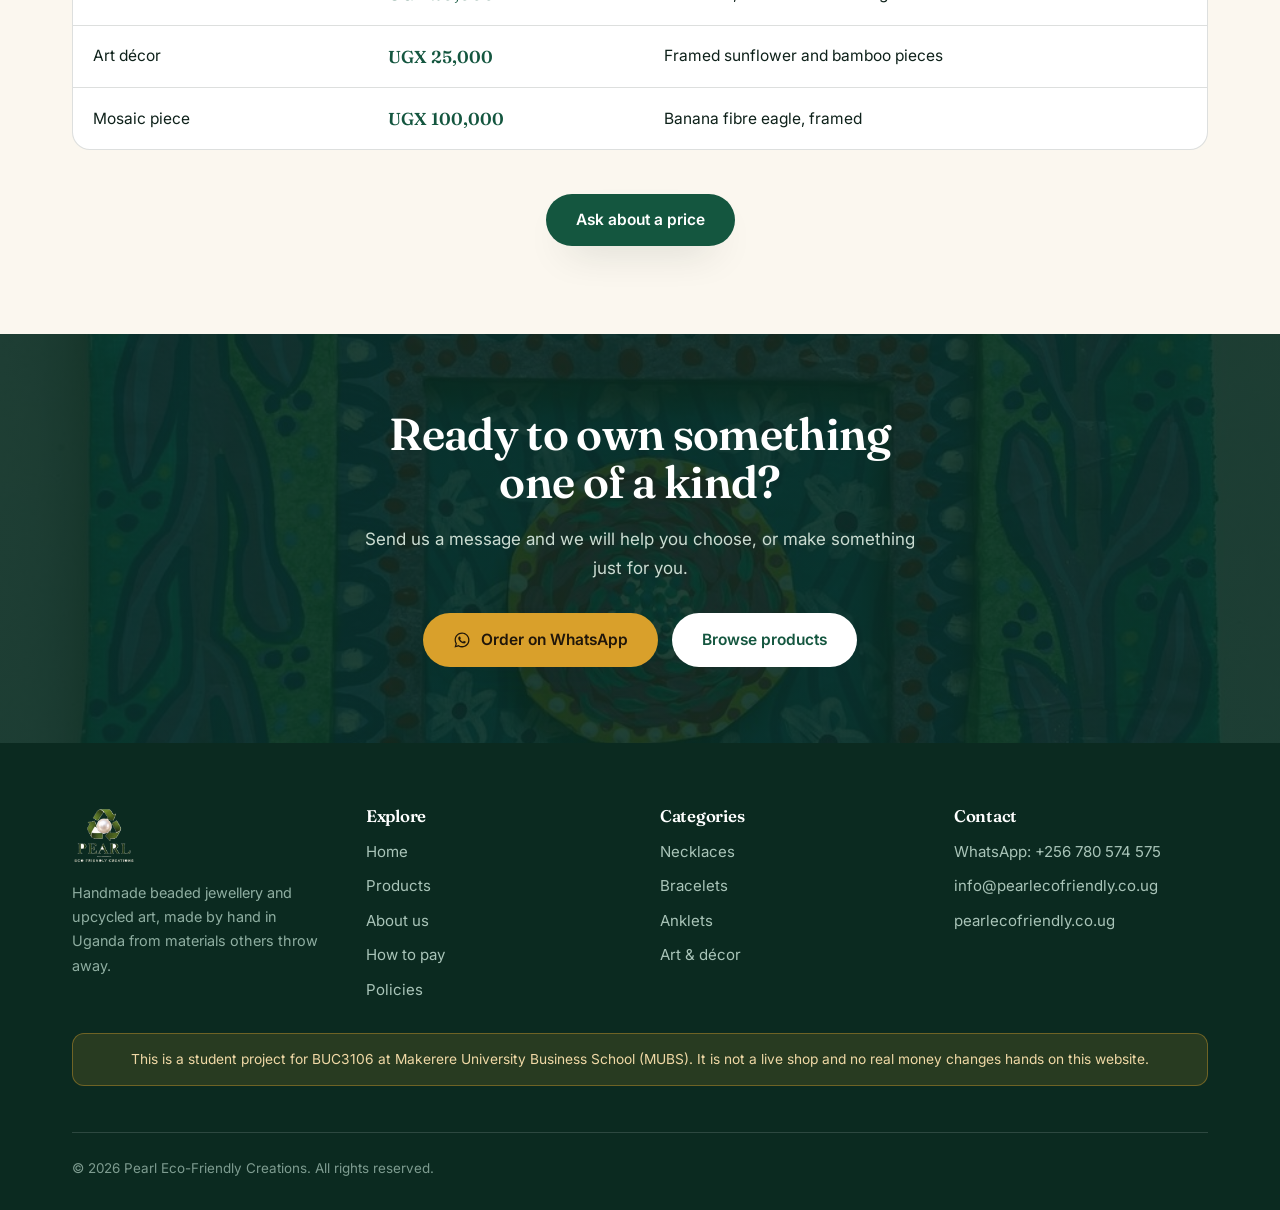
==== commit 591442c8: "Correct WhatsApp number; remove image-sources section" ====
--- a/index.html
+++ b/index.html
@@ -32,7 +32,7 @@
       <a href="policies.html">Policies</a>
     </nav>
 
-    <a class="btn btn-wa btn-sm head-cta" href="https://wa.me/256780574574?text=Hello%20Pearl%20Eco-Friendly%20Creations%21%20I%20saw%20your%20website%20and%20I%20have%20a%20question.">
+    <a class="btn btn-wa btn-sm head-cta" href="https://wa.me/256780574575?text=Hello%20Pearl%20Eco-Friendly%20Creations%21%20I%20saw%20your%20website%20and%20I%20have%20a%20question.">
       <svg viewBox="0 0 24 24" fill="currentColor" aria-hidden="true"><path d="M12.04 2C6.58 2 2.13 6.45 2.13 11.91c0 1.75.46 3.46 1.32 4.96L2 22l5.25-1.38a9.9 9.9 0 0 0 4.79 1.22h.01c5.46 0 9.91-4.45 9.91-9.91 0-2.65-1.03-5.14-2.9-7.01A9.82 9.82 0 0 0 12.04 2Zm0 18.15c-1.48 0-2.93-.4-4.2-1.15l-.3-.18-3.12.82.83-3.04-.2-.31a8.22 8.22 0 0 1-1.26-4.38c0-4.54 3.7-8.23 8.24-8.23 2.2 0 4.27.86 5.83 2.42a8.18 8.18 0 0 1 2.41 5.82c0 4.54-3.7 8.23-8.23 8.23Zm4.52-6.16c-.25-.12-1.47-.72-1.69-.81-.23-.08-.39-.12-.56.13-.16.24-.64.8-.78.97-.14.16-.29.18-.54.06-.25-.13-1.05-.39-1.99-1.23-.74-.66-1.23-1.47-1.38-1.72-.14-.25-.01-.38.11-.5.11-.11.25-.29.37-.43.13-.15.17-.25.25-.41.08-.17.04-.31-.02-.43-.06-.12-.56-1.34-.76-1.84-.2-.48-.4-.42-.56-.43h-.48c-.16 0-.43.06-.65.31-.22.25-.86.84-.86 2.05s.88 2.38 1 2.54c.12.17 1.73 2.64 4.2 3.7.59.25 1.04.4 1.4.51.59.19 1.12.16 1.55.1.47-.07 1.47-.6 1.67-1.18.21-.58.21-1.07.15-1.18-.06-.11-.22-.17-.47-.29Z"/></svg>
       Order on WhatsApp
     </a>
@@ -55,7 +55,7 @@
 
     <div class="hero-cta">
       <a class="btn btn-gold" href="products.html">Explore the collection</a>
-      <a class="btn btn-light" href="https://wa.me/256780574574?text=Hello%20Pearl%20Eco-Friendly%20Creations%21%20I%20would%20like%20to%20place%20an%20order.">
+      <a class="btn btn-light" href="https://wa.me/256780574575?text=Hello%20Pearl%20Eco-Friendly%20Creations%21%20I%20would%20like%20to%20place%20an%20order.">
         <svg viewBox="0 0 24 24" fill="currentColor" aria-hidden="true"><path d="M12.04 2C6.58 2 2.13 6.45 2.13 11.91c0 1.75.46 3.46 1.32 4.96L2 22l5.25-1.38a9.9 9.9 0 0 0 4.79 1.22h.01c5.46 0 9.91-4.45 9.91-9.91 0-2.65-1.03-5.14-2.9-7.01A9.82 9.82 0 0 0 12.04 2Zm0 18.15c-1.48 0-2.93-.4-4.2-1.15l-.3-.18-3.12.82.83-3.04-.2-.31a8.22 8.22 0 0 1-1.26-4.38c0-4.54 3.7-8.23 8.24-8.23 2.2 0 4.27.86 5.83 2.42a8.18 8.18 0 0 1 2.41 5.82c0 4.54-3.7 8.23-8.23 8.23Zm4.52-6.16c-.25-.12-1.47-.72-1.69-.81-.23-.08-.39-.12-.56.13-.16.24-.64.8-.78.97-.14.16-.29.18-.54.06-.25-.13-1.05-.39-1.99-1.23-.74-.66-1.23-1.47-1.38-1.72-.14-.25-.01-.38.11-.5.11-.11.25-.29.37-.43.13-.15.17-.25.25-.41.08-.17.04-.31-.02-.43-.06-.12-.56-1.34-.76-1.84-.2-.48-.4-.42-.56-.43h-.48c-.16 0-.43.06-.65.31-.22.25-.86.84-.86 2.05s.88 2.38 1 2.54c.12.17 1.73 2.64 4.2 3.7.59.25 1.04.4 1.4.51.59.19 1.12.16 1.55.1.47-.07 1.47-.6 1.67-1.18.21-.58.21-1.07.15-1.18-.06-.11-.22-.17-.47-.29Z"/></svg>
         Order on WhatsApp
       </a>
@@ -82,7 +82,7 @@
           <h3>Pearl Necklace Set</h3>
           <p class="desc">Necklace, bracelet and earrings with green leaf drops. A complete set.</p>
           <p class="price">UGX 20,000<small>Full three-piece set</small></p>
-          <a class="btn btn-wa btn-sm" href="https://wa.me/256780574574?text=Hello%20Pearl%20Eco-Friendly%20Creations%21%20I%20would%20like%20to%20ask%20about%20the%20Pearl%20Necklace%20Set%20-%20Green%20Leaves%20%28UGX%2020%2C000%29.%20Is%20it%20available%3F">Inquire on WhatsApp</a>
+          <a class="btn btn-wa btn-sm" href="https://wa.me/256780574575?text=Hello%20Pearl%20Eco-Friendly%20Creations%21%20I%20would%20like%20to%20ask%20about%20the%20Pearl%20Necklace%20Set%20-%20Green%20Leaves%20%28UGX%2020%2C000%29.%20Is%20it%20available%3F">Inquire on WhatsApp</a>
         </div>
       </article>
 
@@ -92,7 +92,7 @@
           <h3>Beaded Bracelets</h3>
           <p class="desc">Hand-strung in colours and patterns inspired by African tradition.</p>
           <p class="price">UGX 3,000 each<small>Bundle of four: UGX 4,000</small></p>
-          <a class="btn btn-wa btn-sm" href="https://wa.me/256780574574?text=Hello%20Pearl%20Eco-Friendly%20Creations%21%20I%20would%20like%20to%20ask%20about%20the%20Beaded%20Bracelets%20%28UGX%203%2C000%20each%20%2F%20UGX%204%2C000%20per%20bundle%29.%20Is%20it%20available%3F">Inquire on WhatsApp</a>
+          <a class="btn btn-wa btn-sm" href="https://wa.me/256780574575?text=Hello%20Pearl%20Eco-Friendly%20Creations%21%20I%20would%20like%20to%20ask%20about%20the%20Beaded%20Bracelets%20%28UGX%203%2C000%20each%20%2F%20UGX%204%2C000%20per%20bundle%29.%20Is%20it%20available%3F">Inquire on WhatsApp</a>
         </div>
       </article>
 
@@ -102,7 +102,7 @@
           <h3>Eagle Mosaic Art</h3>
           <p class="desc">An eagle built from banana fibres and framed by hand. A statement piece.</p>
           <p class="price">UGX 100,000<small>Framed, ready to hang</small></p>
-          <a class="btn btn-wa btn-sm" href="https://wa.me/256780574574?text=Hello%20Pearl%20Eco-Friendly%20Creations%21%20I%20would%20like%20to%20ask%20about%20the%20Eagle%20Art%2C%20Banana%20Fibre%20Mosaic%20%28UGX%20100%2C000%29.%20Is%20it%20available%3F">Inquire on WhatsApp</a>
+          <a class="btn btn-wa btn-sm" href="https://wa.me/256780574575?text=Hello%20Pearl%20Eco-Friendly%20Creations%21%20I%20would%20like%20to%20ask%20about%20the%20Eagle%20Art%2C%20Banana%20Fibre%20Mosaic%20%28UGX%20100%2C000%29.%20Is%20it%20available%3F">Inquire on WhatsApp</a>
         </div>
       </article>
 
@@ -112,7 +112,7 @@
           <h3>Bamboo &amp; Bead Décor</h3>
           <p class="desc">Bamboo sticks and beads arranged as modern wall art for your home.</p>
           <p class="price">UGX 25,000<small>Per piece</small></p>
-          <a class="btn btn-wa btn-sm" href="https://wa.me/256780574574?text=Hello%20Pearl%20Eco-Friendly%20Creations%21%20I%20would%20like%20to%20ask%20about%20the%20Bamboo-Stick%20and%20Bead%20Decor%20%28UGX%2025%2C000%29.%20Is%20it%20available%3F">Inquire on WhatsApp</a>
+          <a class="btn btn-wa btn-sm" href="https://wa.me/256780574575?text=Hello%20Pearl%20Eco-Friendly%20Creations%21%20I%20would%20like%20to%20ask%20about%20the%20Bamboo-Stick%20and%20Bead%20Decor%20%28UGX%2025%2C000%29.%20Is%20it%20available%3F">Inquire on WhatsApp</a>
         </div>
       </article>
 
@@ -235,7 +235,7 @@
         </tbody>
       </table>
     </div>
-    <div class="center-btn"><a class="btn btn-wa" href="https://wa.me/256780574574?text=Hello%20Pearl%20Eco-Friendly%20Creations%21%20I%20would%20like%20to%20ask%20about%20a%20price.">Ask about a price</a></div>
+    <div class="center-btn"><a class="btn btn-wa" href="https://wa.me/256780574575?text=Hello%20Pearl%20Eco-Friendly%20Creations%21%20I%20would%20like%20to%20ask%20about%20a%20price.">Ask about a price</a></div>
   </div>
 </section>
 
@@ -245,7 +245,7 @@
     <h2>Ready to own something one of a kind?</h2>
     <p>Send us a message and we will help you choose, or make something just for you.</p>
     <div class="btns">
-      <a class="btn btn-gold" href="https://wa.me/256780574574?text=Hello%20Pearl%20Eco-Friendly%20Creations%21%20I%20would%20like%20to%20place%20an%20order.">
+      <a class="btn btn-gold" href="https://wa.me/256780574575?text=Hello%20Pearl%20Eco-Friendly%20Creations%21%20I%20would%20like%20to%20place%20an%20order.">
         <svg viewBox="0 0 24 24" fill="currentColor" aria-hidden="true"><path d="M12.04 2C6.58 2 2.13 6.45 2.13 11.91c0 1.75.46 3.46 1.32 4.96L2 22l5.25-1.38a9.9 9.9 0 0 0 4.79 1.22h.01c5.46 0 9.91-4.45 9.91-9.91 0-2.65-1.03-5.14-2.9-7.01A9.82 9.82 0 0 0 12.04 2Zm0 18.15c-1.48 0-2.93-.4-4.2-1.15l-.3-.18-3.12.82.83-3.04-.2-.31a8.22 8.22 0 0 1-1.26-4.38c0-4.54 3.7-8.23 8.24-8.23 2.2 0 4.27.86 5.83 2.42a8.18 8.18 0 0 1 2.41 5.82c0 4.54-3.7 8.23-8.23 8.23Zm4.52-6.16c-.25-.12-1.47-.72-1.69-.81-.23-.08-.39-.12-.56.13-.16.24-.64.8-.78.97-.14.16-.29.18-.54.06-.25-.13-1.05-.39-1.99-1.23-.74-.66-1.23-1.47-1.38-1.72-.14-.25-.01-.38.11-.5.11-.11.25-.29.37-.43.13-.15.17-.25.25-.41.08-.17.04-.31-.02-.43-.06-.12-.56-1.34-.76-1.84-.2-.48-.4-.42-.56-.43h-.48c-.16 0-.43.06-.65.31-.22.25-.86.84-.86 2.05s.88 2.38 1 2.54c.12.17 1.73 2.64 4.2 3.7.59.25 1.04.4 1.4.51.59.19 1.12.16 1.55.1.47-.07 1.47-.6 1.67-1.18.21-.58.21-1.07.15-1.18-.06-.11-.22-.17-.47-.29Z"/></svg>
         Order on WhatsApp
       </a>
@@ -286,7 +286,7 @@
       <div class="foot-col">
         <h2>Contact</h2>
         <ul>
-          <li><a href="https://wa.me/256780574574?text=Hello%20Pearl%20Eco-Friendly%20Creations%21%20I%20saw%20your%20website%20and%20I%20have%20a%20question.">WhatsApp: +256 780 574 574</a></li>
+          <li><a href="https://wa.me/256780574575?text=Hello%20Pearl%20Eco-Friendly%20Creations%21%20I%20saw%20your%20website%20and%20I%20have%20a%20question.">WhatsApp: +256 780 574 575</a></li>
           <li><a href="mailto:info@pearlecofriendly.co.ug">info@pearlecofriendly.co.ug</a></li>
           <li><a href="https://pearlecofriendly.co.ug">pearlecofriendly.co.ug</a></li>
         </ul>
